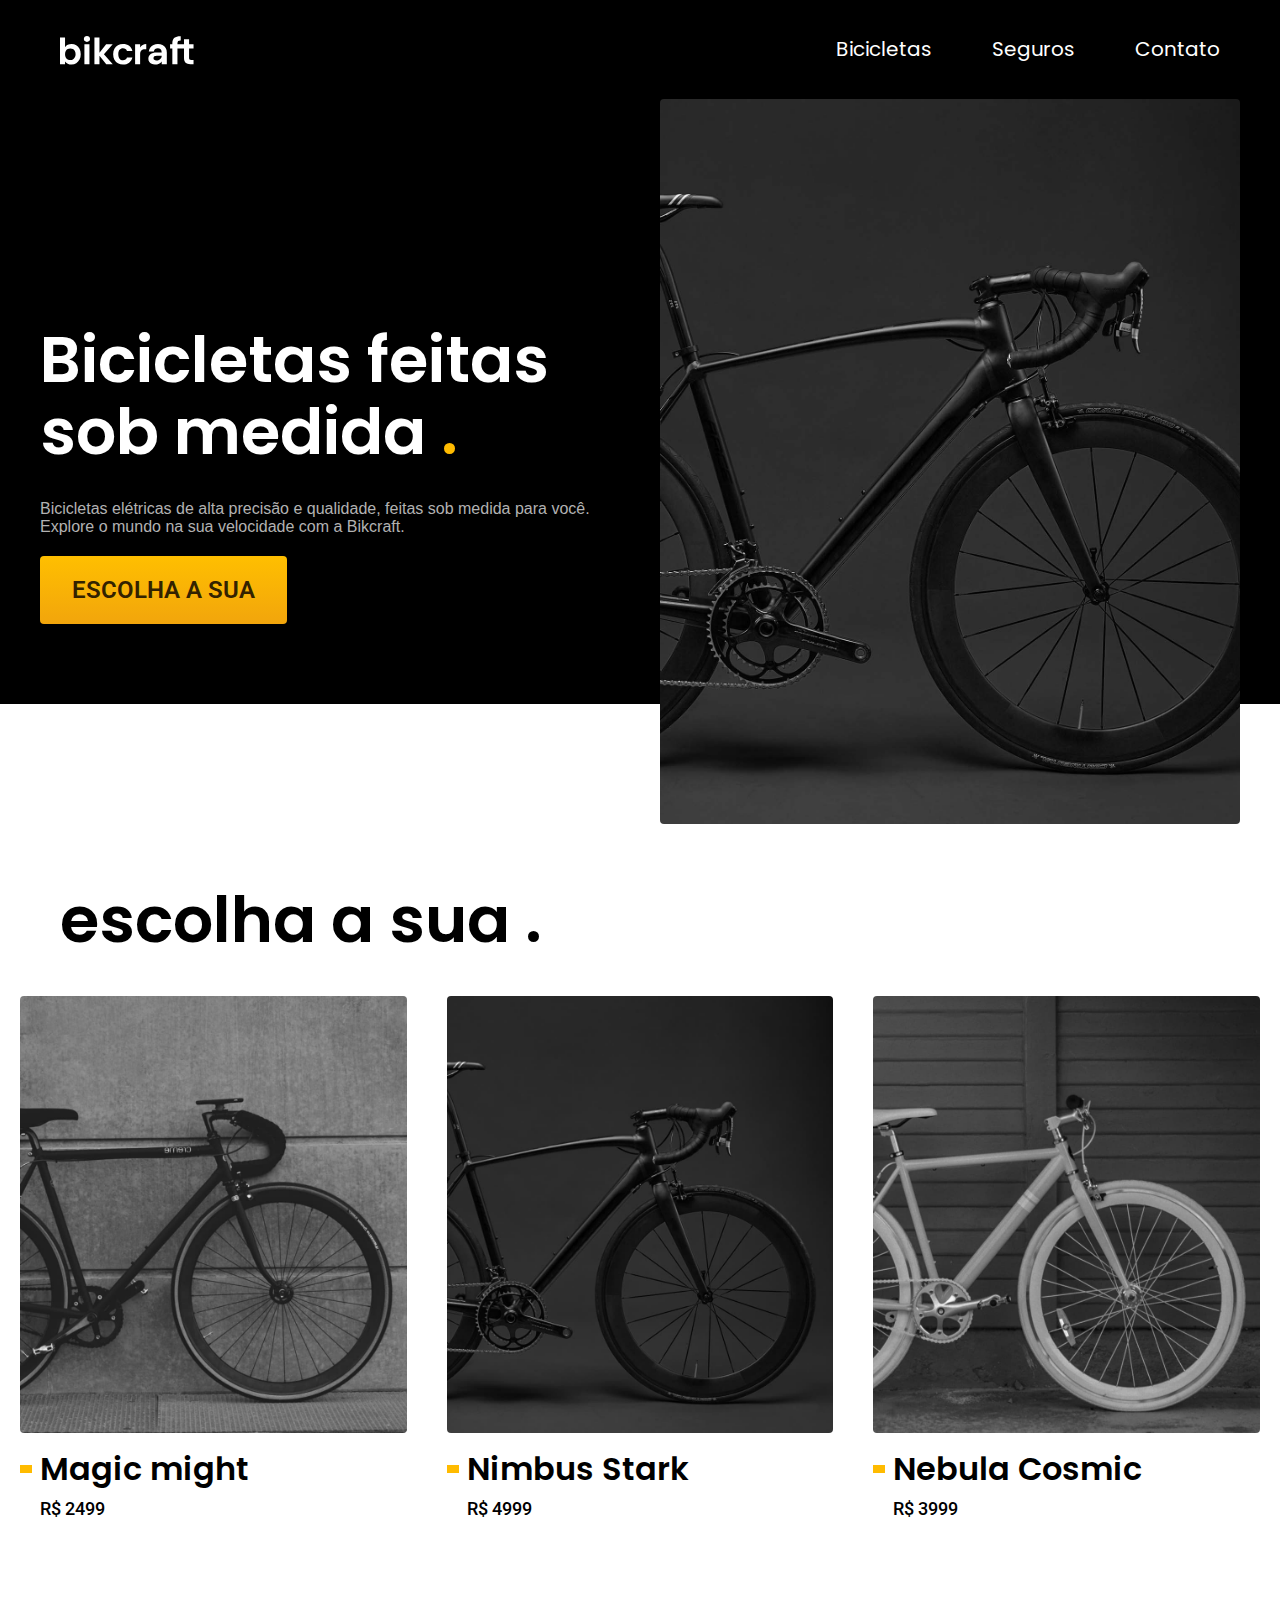
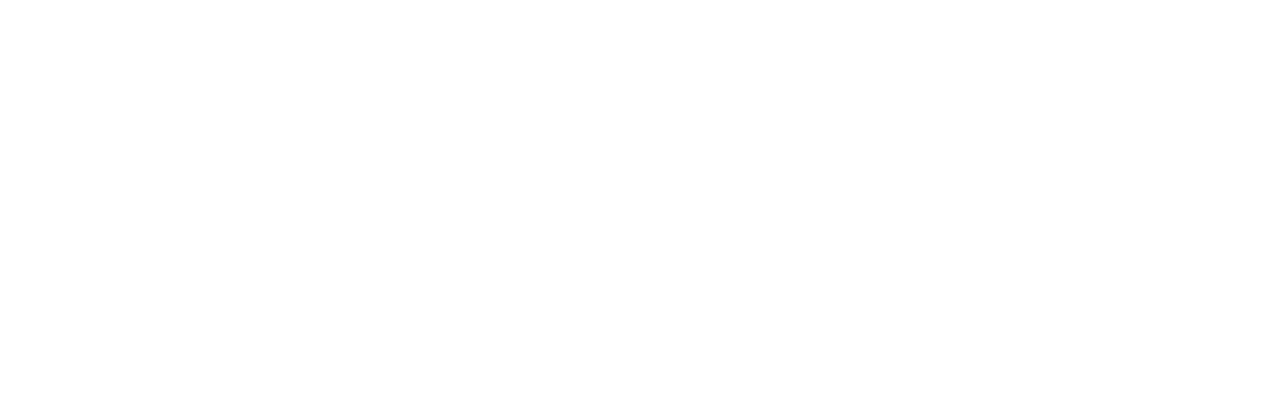
==== index.html @ c50b9e18 "interface bicicleta/pricipal" ====
<!DOCTYPE html>
<html lang="en">
<head>
    <meta charset="UTF-8">
    <meta name="viewport" 
    content="width=device-width, initial-scale=1.0">
    <meta name="description" content="Bicicletas elétricas de alta precisão e qualidade, feitas sob medida para você. Explore o mundo na sua velocidade com a Bikcraft.">
    <title>Bikcraft - Bicicletas Elétricas</title>

    <link rel="stylesheet" href="./CSS/style.css">

    <link rel="preconnect" href="https://fonts.googleapis.com">
    <link rel="preconnect" href="https://fonts.gstatic.com" crossorigin>
    <link href="https://fonts.googleapis.com/css2?family=Poppins:ital,wght@0,400;1,600&family=Roboto:wght@400;500&display=swap" rel="stylesheet">
</head>
<body>
    <header class="header-bg">
        <div class="header">
            <a href="./">
                <img src="img/bikcraft.svg" alt="">
            </a>
            
            <nav aria-label="primaria">
                <ul class="header-menu font-1-m cor-0">
                    <li><a href="./bicicletas.html">Bicicletas</a></li>
                    <li><a href="./seguros.html">Seguros</a></li>
                    <li><a href="./contato.html">Contato</a></li>
                </ul>
            </nav>
        </div>
    </header> 

    <main class="introducao-bg">
        <div class="introducao">
            <div class="introducao-conteudo">
                <h1 class="font-1-xxl cor-0">Bicicletas feitas sob medida <span>.</span></h1>
                <p class="tfont-2-l cor-5">Bicicletas elétricas de alta precisão e qualidade, feitas sob medida para você. Explore o mundo na sua velocidade com a Bikcraft.</p>
                <a class="botao" href="./bicicletas.html">ESCOLHA A SUA</a>
            </div>
            <div>
                <img src="img/fotos/introducao.jpg" alt="Bicileta-preta">
            </div>
        </div>
    </main>

    <article class="bicicletas-lista">
        <h2 class="font-1-xxl">escolha a sua <span class="cor-p1">.</span></h2>

        <ul>
            <li>
                <a href="./bicicletas/magic.html">
                    <img src="img/bicicletas/magic-home.jpg" alt="Bicileta-preta">
                    <h3 class="font-1-xl">Magic might</h3>
                    <span class="font-2-m">R$ 2499</span>
                </a>
            </li>
            <li>
                <a href="./bicicletas/nimbus.html">
                    <img src="img/bicicletas/nimbus-home.jpg" alt="Bicileta-preta">
                    <h3 class="font-1-xl">Nimbus Stark</h3>
                    <span class="font-2-m">R$ 4999</span>
                </a>
            </li>
            <li>
                <a href="./bicicletas/nebula.html">
                    <img src="img/bicicletas/nebula-home.jpg" alt="Bicileta-preta">
                    <h3 class="font-1-xl">Nebula Cosmic</h3>
                    <span class="font-2-m">R$ 3999</span>
                </a>
            </li>
        </ul>
    </article>

</body>
</html>
---- CSS/style.css ----
@import "./global/global.css";
@import "utilidades/tipografia.css";
@import "utilidades/cores.css";


@import "./global/header.css";

/* Utilidades */
@import "utilidades/componentes.css";


/* Home */
@import "home/introducao.css";

/* Bicicletas  */
@import "bicicletas/bicicletas-lista.css";
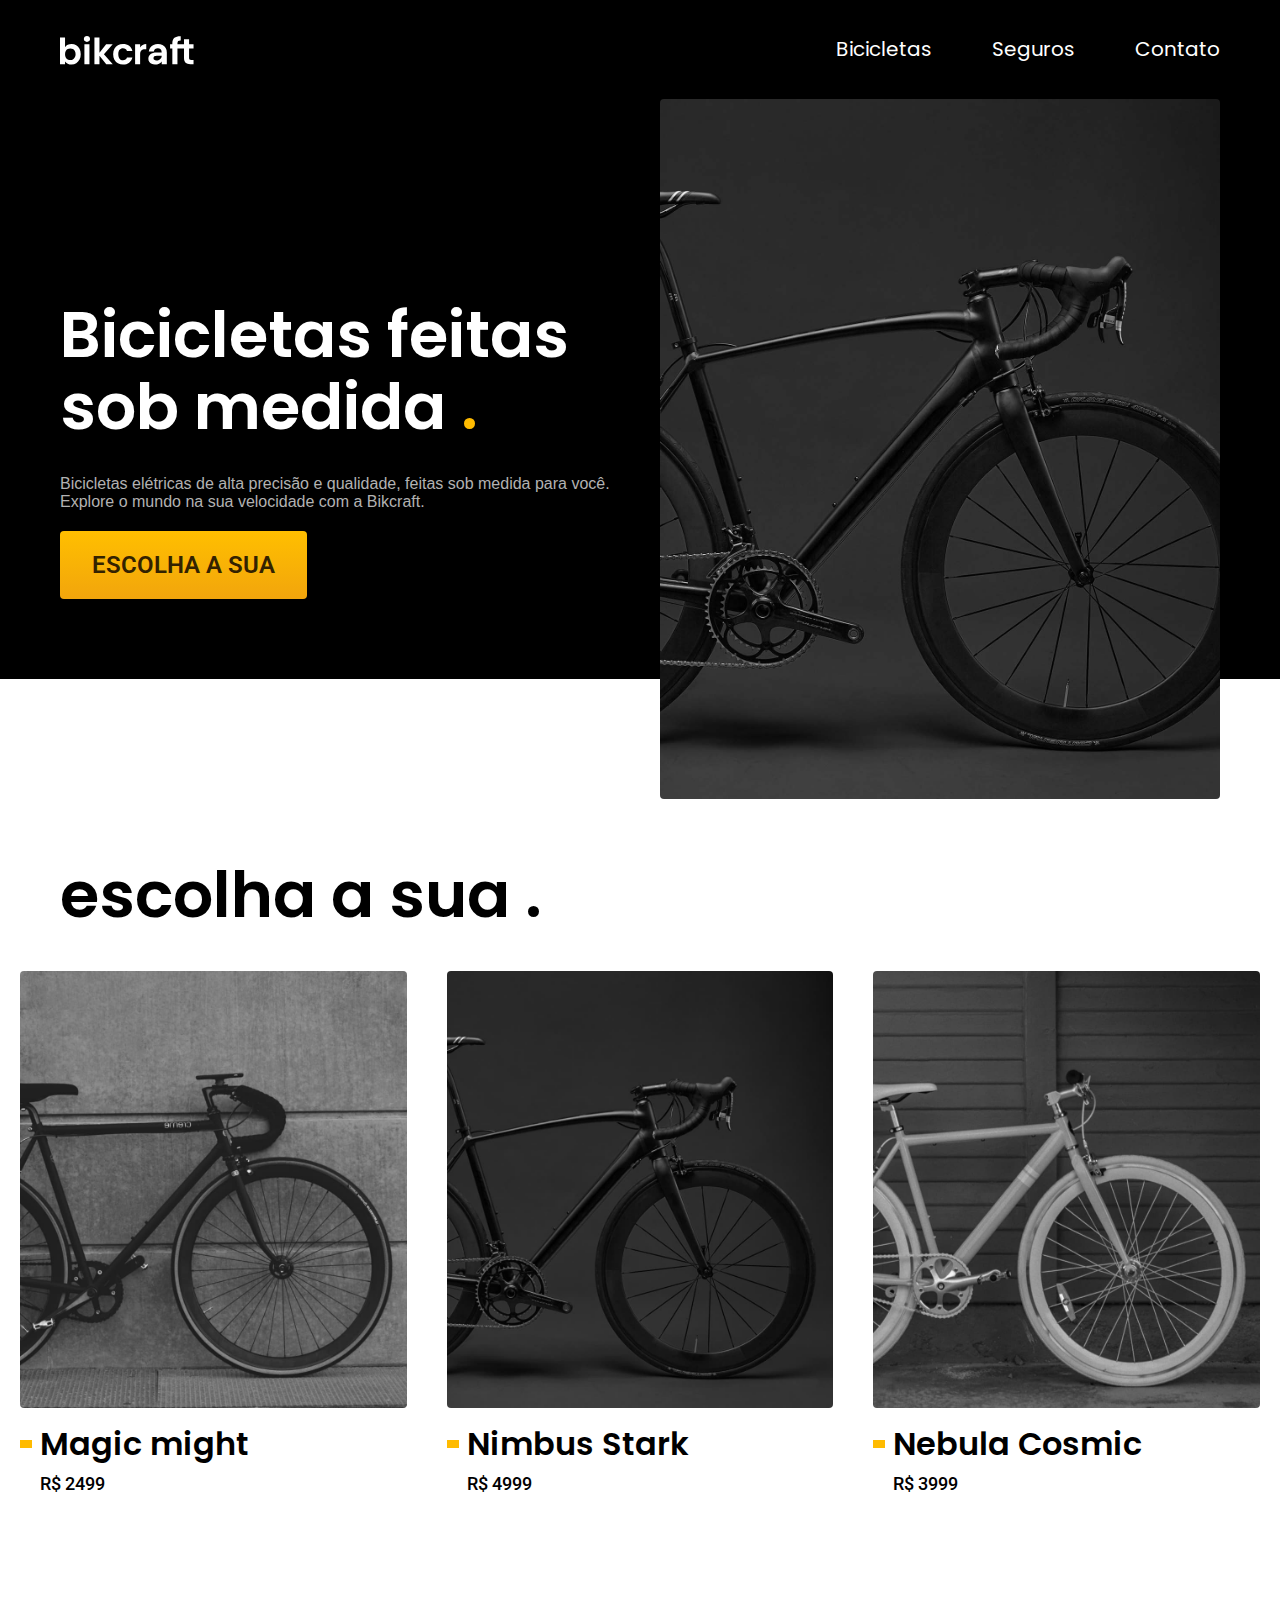
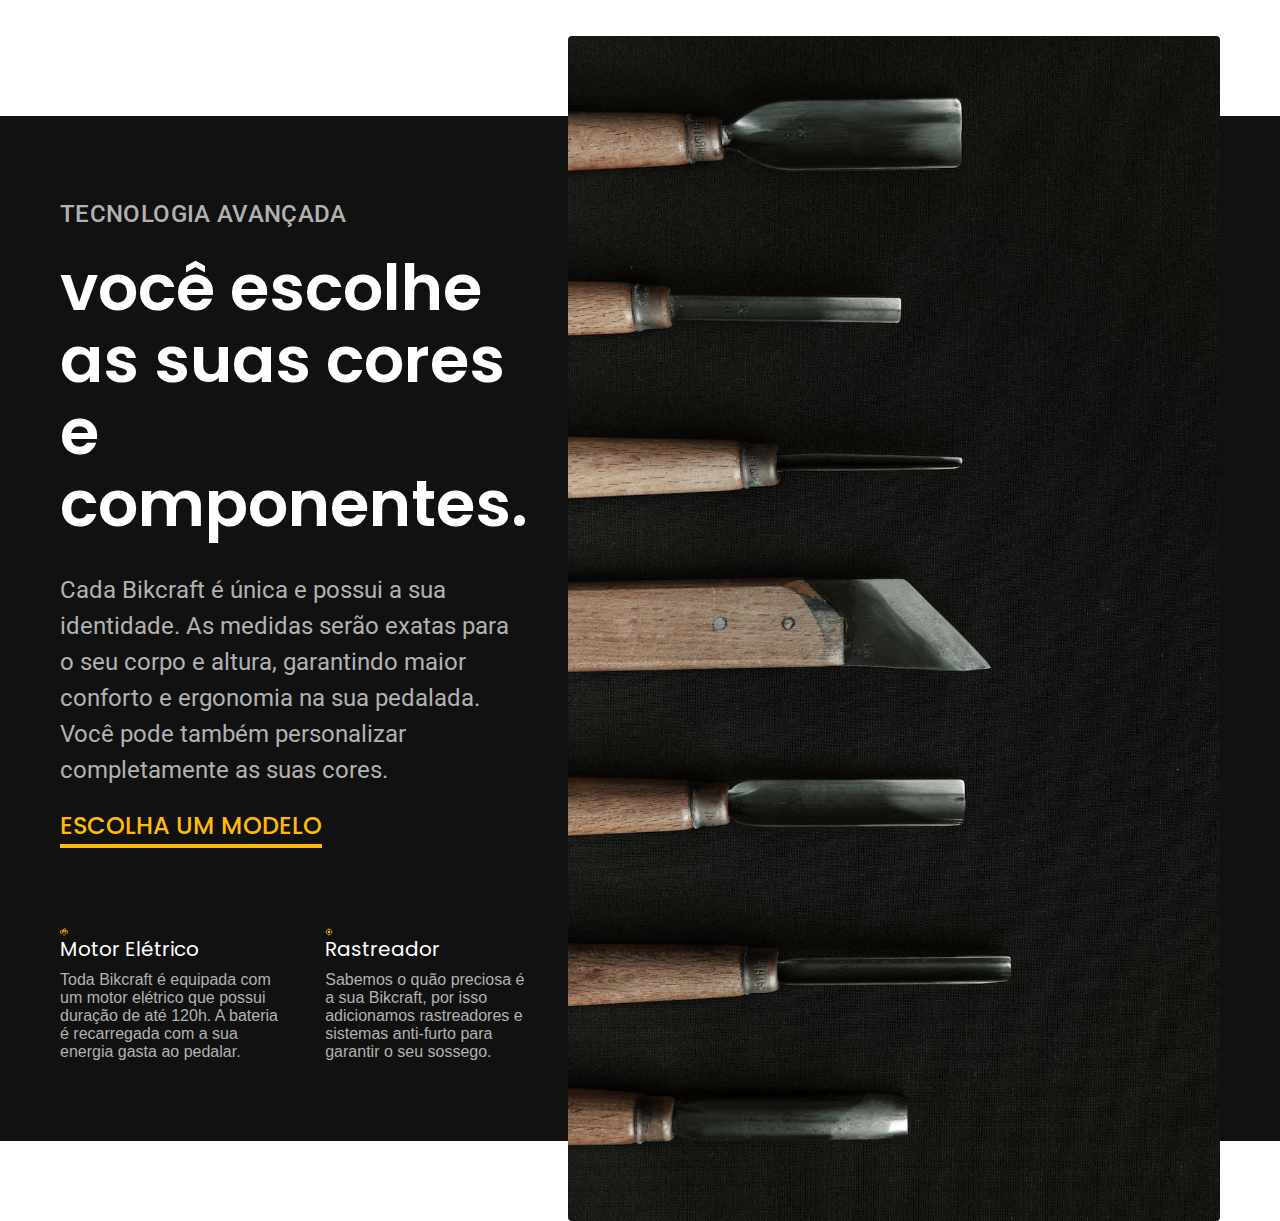
==== commit 9bca8aaa: "tecnologia" ====
--- a/index.html
+++ b/index.html
@@ -15,7 +15,7 @@
 </head>
 <body>
     <header class="header-bg">
-        <div class="header">
+        <div class="header container">
             <a href="./">
                 <img src="img/bikcraft.svg" alt="">
             </a>
@@ -31,7 +31,7 @@
     </header> 
 
     <main class="introducao-bg">
-        <div class="introducao">
+        <div class="introducao container" >
             <div class="introducao-conteudo">
                 <h1 class="font-1-xxl cor-0">Bicicletas feitas sob medida <span>.</span></h1>
                 <p class="tfont-2-l cor-5">Bicicletas elétricas de alta precisão e qualidade, feitas sob medida para você. Explore o mundo na sua velocidade com a Bikcraft.</p>
@@ -44,7 +44,7 @@
     </main>
 
     <article class="bicicletas-lista">
-        <h2 class="font-1-xxl">escolha a sua <span class="cor-p1">.</span></h2>
+        <h2 class="container font-1-xxl">escolha a sua <span class="cor-p1">.</span></h2>
 
         <ul>
             <li>
@@ -71,5 +71,31 @@
         </ul>
     </article>
 
+    <article class="tecnologia-bg">
+        <div class="tecnologia container">
+            <div class="tecnologia-conteudo">
+                <span class="font-2-l-b cor-5">Tecnologia Avançada</span>
+                <h2 class="font-1-xxl cor-0">você escolhe as suas cores e componentes<span class="cor-p1">.</span></h2>
+                <p class="font-2-l cor-5">Cada Bikcraft é única e possui a sua identidade. As medidas serão exatas para o seu corpo e altura, garantindo maior conforto e ergonomia na sua pedalada. Você pode também personalizar completamente as suas cores.</p>
+                <a href="./bicicletas.html" class=" link">Escolha um modelo</a>
+                <div class="tecnologia-vantagens">
+                    <div>
+                        <img src="./img/icones/eletrica.svg" alt="">
+                        <h3 class="font-1-m cor-0">Motor Elétrico</h3>
+                        <p class="font-2-s cor-5">Toda Bikcraft é equipada com um motor elétrico que possui duração de até 120h. A bateria é recarregada com a sua energia gasta ao pedalar.</p>
+                    </div>
+                    <div>
+                        <img src="./img/icones/rastreador.svg" alt="">
+                        <h3 class="font-1-m cor-0">Rastreador</h3>
+                        <p class="font-2-s cor-5">Sabemos o quão preciosa é a sua Bikcraft, por isso adicionamos rastreadores e sistemas anti-furto para garantir o seu sossego.</p>
+                </div>
+                </div>
+            </div>
+            <div class="tecnologia-imagem">
+                <img src="./img/fotos/tecnologia.jpg" alt="">
+            </div>
+        </div>
+        </div>
+    </article>
 </body>
 </html>--- a/CSS/style.css
+++ b/CSS/style.css
@@ -11,6 +11,8 @@
 
 /* Home */
 @import "home/introducao.css";
+@import "home/tecnologia.css";
+
 
 /* Bicicletas  */
 @import "bicicletas/bicicletas-lista.css";
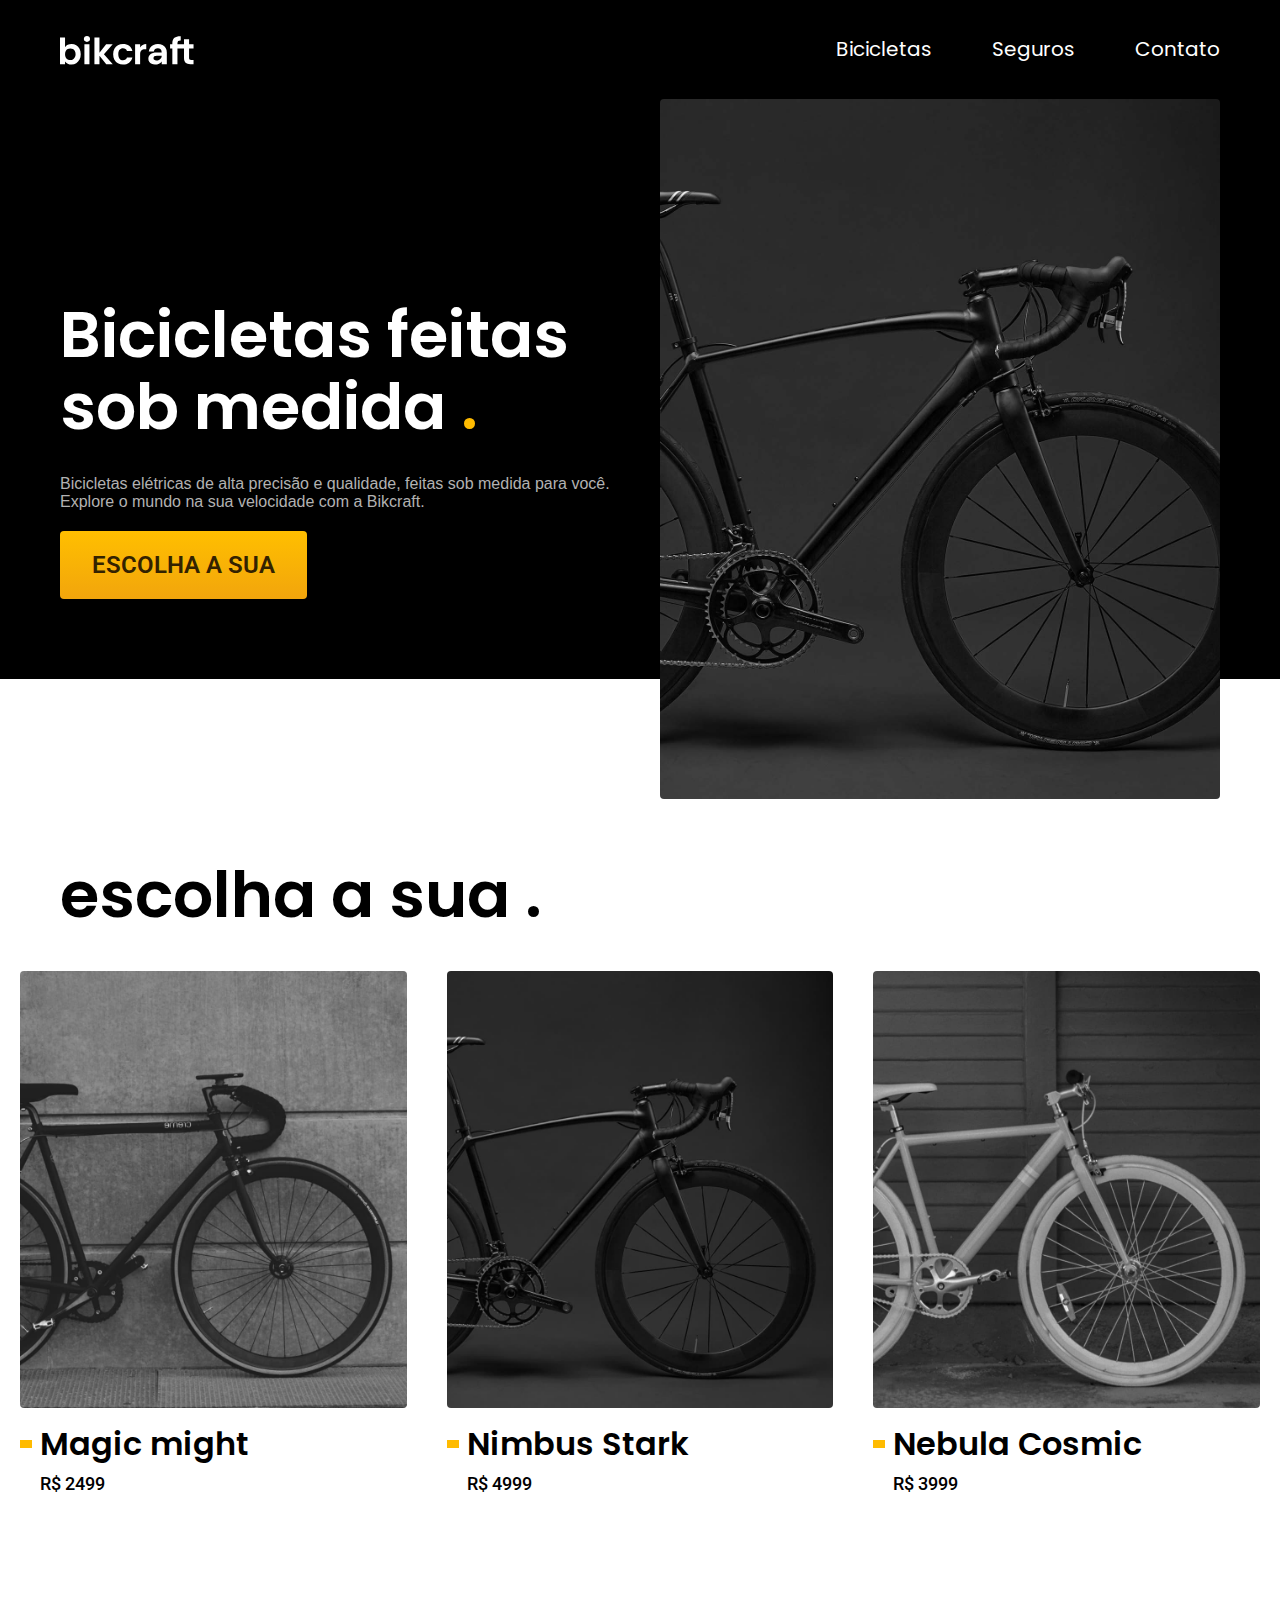
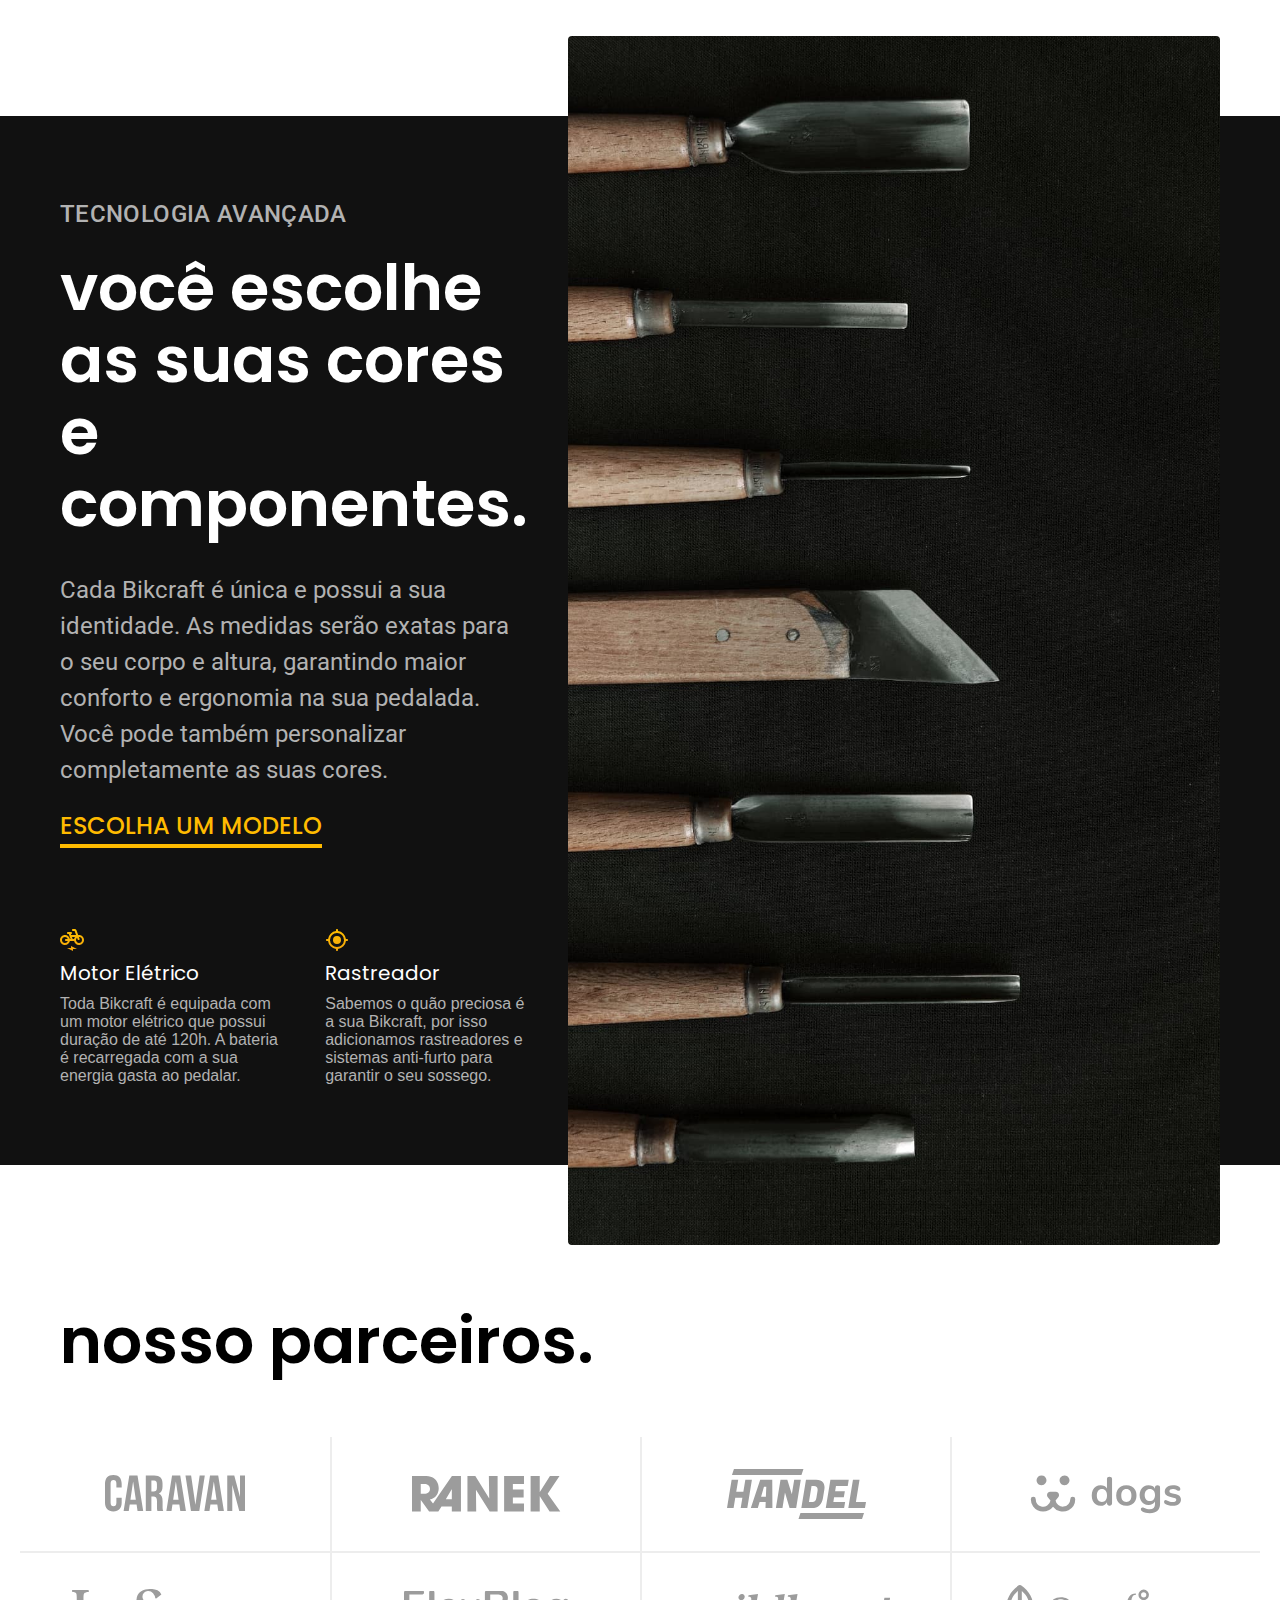
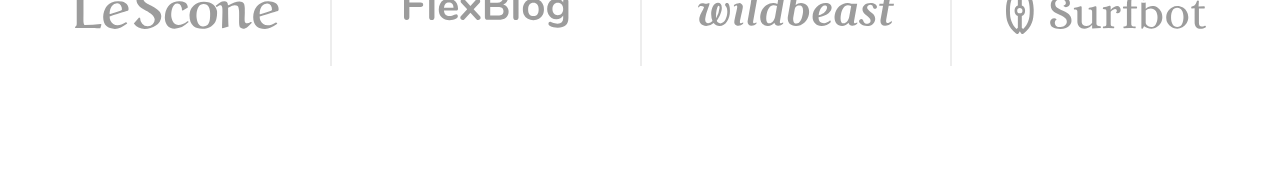
==== commit ab8f9481: "parceiros" ====
--- a/index.html
+++ b/index.html
@@ -73,29 +73,45 @@
 
     <article class="tecnologia-bg">
         <div class="tecnologia container">
-            <div class="tecnologia-conteudo">
-                <span class="font-2-l-b cor-5">Tecnologia Avançada</span>
-                <h2 class="font-1-xxl cor-0">você escolhe as suas cores e componentes<span class="cor-p1">.</span></h2>
-                <p class="font-2-l cor-5">Cada Bikcraft é única e possui a sua identidade. As medidas serão exatas para o seu corpo e altura, garantindo maior conforto e ergonomia na sua pedalada. Você pode também personalizar completamente as suas cores.</p>
-                <a href="./bicicletas.html" class=" link">Escolha um modelo</a>
-                <div class="tecnologia-vantagens">
-                    <div>
-                        <img src="./img/icones/eletrica.svg" alt="">
-                        <h3 class="font-1-m cor-0">Motor Elétrico</h3>
-                        <p class="font-2-s cor-5">Toda Bikcraft é equipada com um motor elétrico que possui duração de até 120h. A bateria é recarregada com a sua energia gasta ao pedalar.</p>
-                    </div>
-                    <div>
-                        <img src="./img/icones/rastreador.svg" alt="">
-                        <h3 class="font-1-m cor-0">Rastreador</h3>
-                        <p class="font-2-s cor-5">Sabemos o quão preciosa é a sua Bikcraft, por isso adicionamos rastreadores e sistemas anti-furto para garantir o seu sossego.</p>
-                </div>
-                </div>
+          <div class="tecnologia-conteudo">
+            <span class="font-2-l-b cor-5">Tecnologia Avançada</span>
+            <h2 class="font-1-xxl cor-0">você escolhe as suas cores e componentes<span class="cor-p1">.</span></h2>
+            <p class="font-2-l cor-5">Cada Bikcraft é única e possui a sua identidade. As medidas serão exatas para o seu corpo e altura, garantindo maior conforto e ergonomia na sua pedalada. Você pode também personalizar completamente as suas cores.</p>
+            <a class="link" href="./bicicletas.html">Escolha um modelo</a>
+            <div class="tecnologia-vantagens">
+              <div>
+                <img src="./img/icones/eletrica.svg"  alt="">
+                <h3 class="font-1-m cor-0">Motor Elétrico</h3>
+                <p class="font-2-s cor-5">Toda Bikcraft é equipada com um motor elétrico que possui duração de até 120h. A bateria é recarregada com a sua energia gasta ao pedalar.</p>
+              </div>
+              <div>
+                <img src="./img/icones/rastreador.svg" alt="">
+                <h3 class="font-1-m cor-0">Rastreador</h3>
+                <p class="font-2-s cor-5">Sabemos o quão preciosa é a sua Bikcraft, por isso adicionamos rastreadores e sistemas anti-furto para garantir o seu sossego.</p>
+              </div>
             </div>
-            <div class="tecnologia-imagem">
-                <img src="./img/fotos/tecnologia.jpg" alt="">
-            </div>
+          </div>
+          <div class="tecnologia-imagem">
+            <img src="./img/fotos/tecnologia.jpg" width="1200" height="1920" alt="">
+          </div>
         </div>
-        </div>
-    </article>
+      </article>
+
+      <section class="parceiros" aria-label="Nossos Parceiros">
+        <h2 class="container font-1-xxl">nosso parceiros<span class="cor-p1">.</span></h2>
+
+        <ul>
+            <li><img src="./img/parceiros/caravan.svg" alt="caravan"></li>
+            <li><img src="./img/parceiros/ranek.svg" alt="caravan"></li>
+            <li><img src="./img/parceiros/handel.svg" alt="caravan"></li>
+            <li><img src="./img/parceiros/dogs.svg" alt="caravan"></li>
+            <li><img src="./img/parceiros/lescone.svg" alt="caravan"></li>
+            <li><img src="./img/parceiros/flexblog.svg" alt="caravan"></li>
+            <li><img src="./img/parceiros/wildbeast.svg" alt="caravan"></li>
+            <li><img src="./img/parceiros/surfbot.svg" alt="caravan"></li>
+    
+
+        </ul>
+      </section>
 </body>
 </html>--- a/CSS/style.css
+++ b/CSS/style.css
@@ -12,6 +12,8 @@
 /* Home */
 @import "home/introducao.css";
 @import "home/tecnologia.css";
+@import "home/parceiros.css";
+
 
 
 /* Bicicletas  */
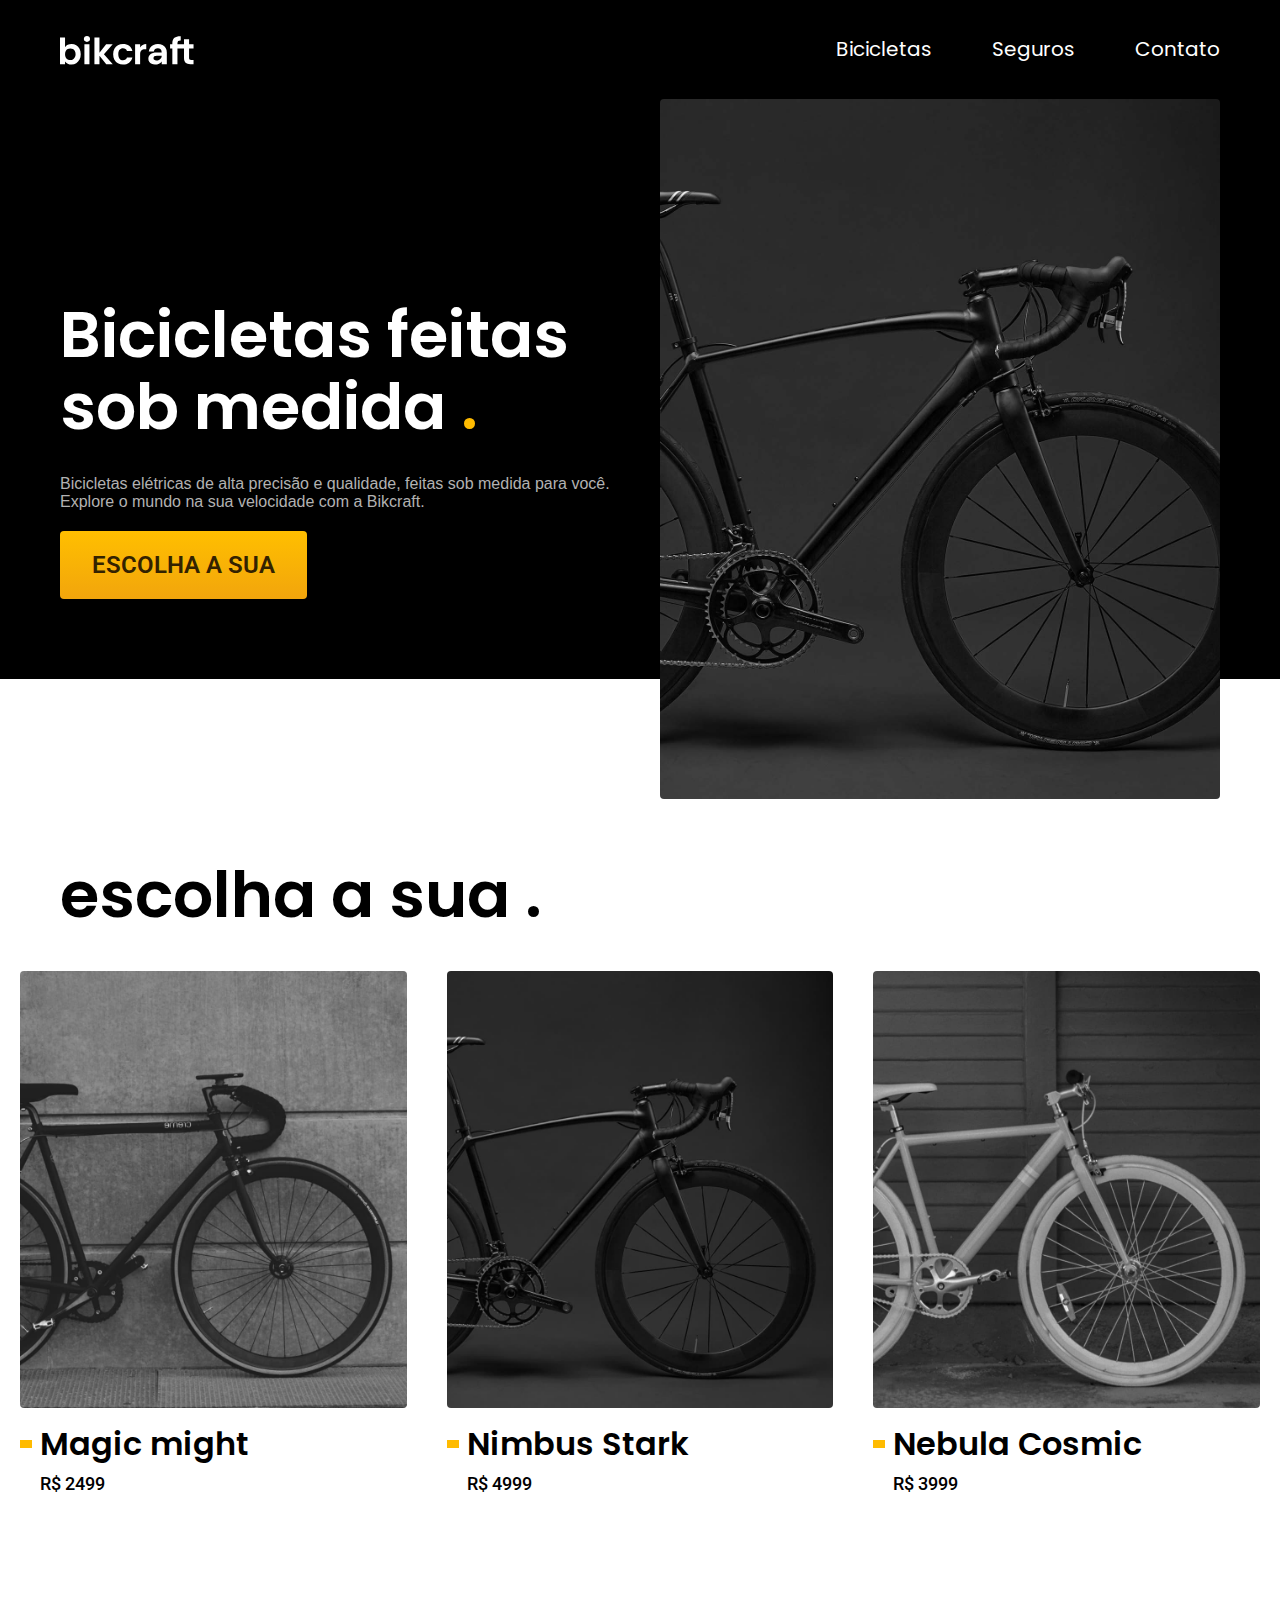
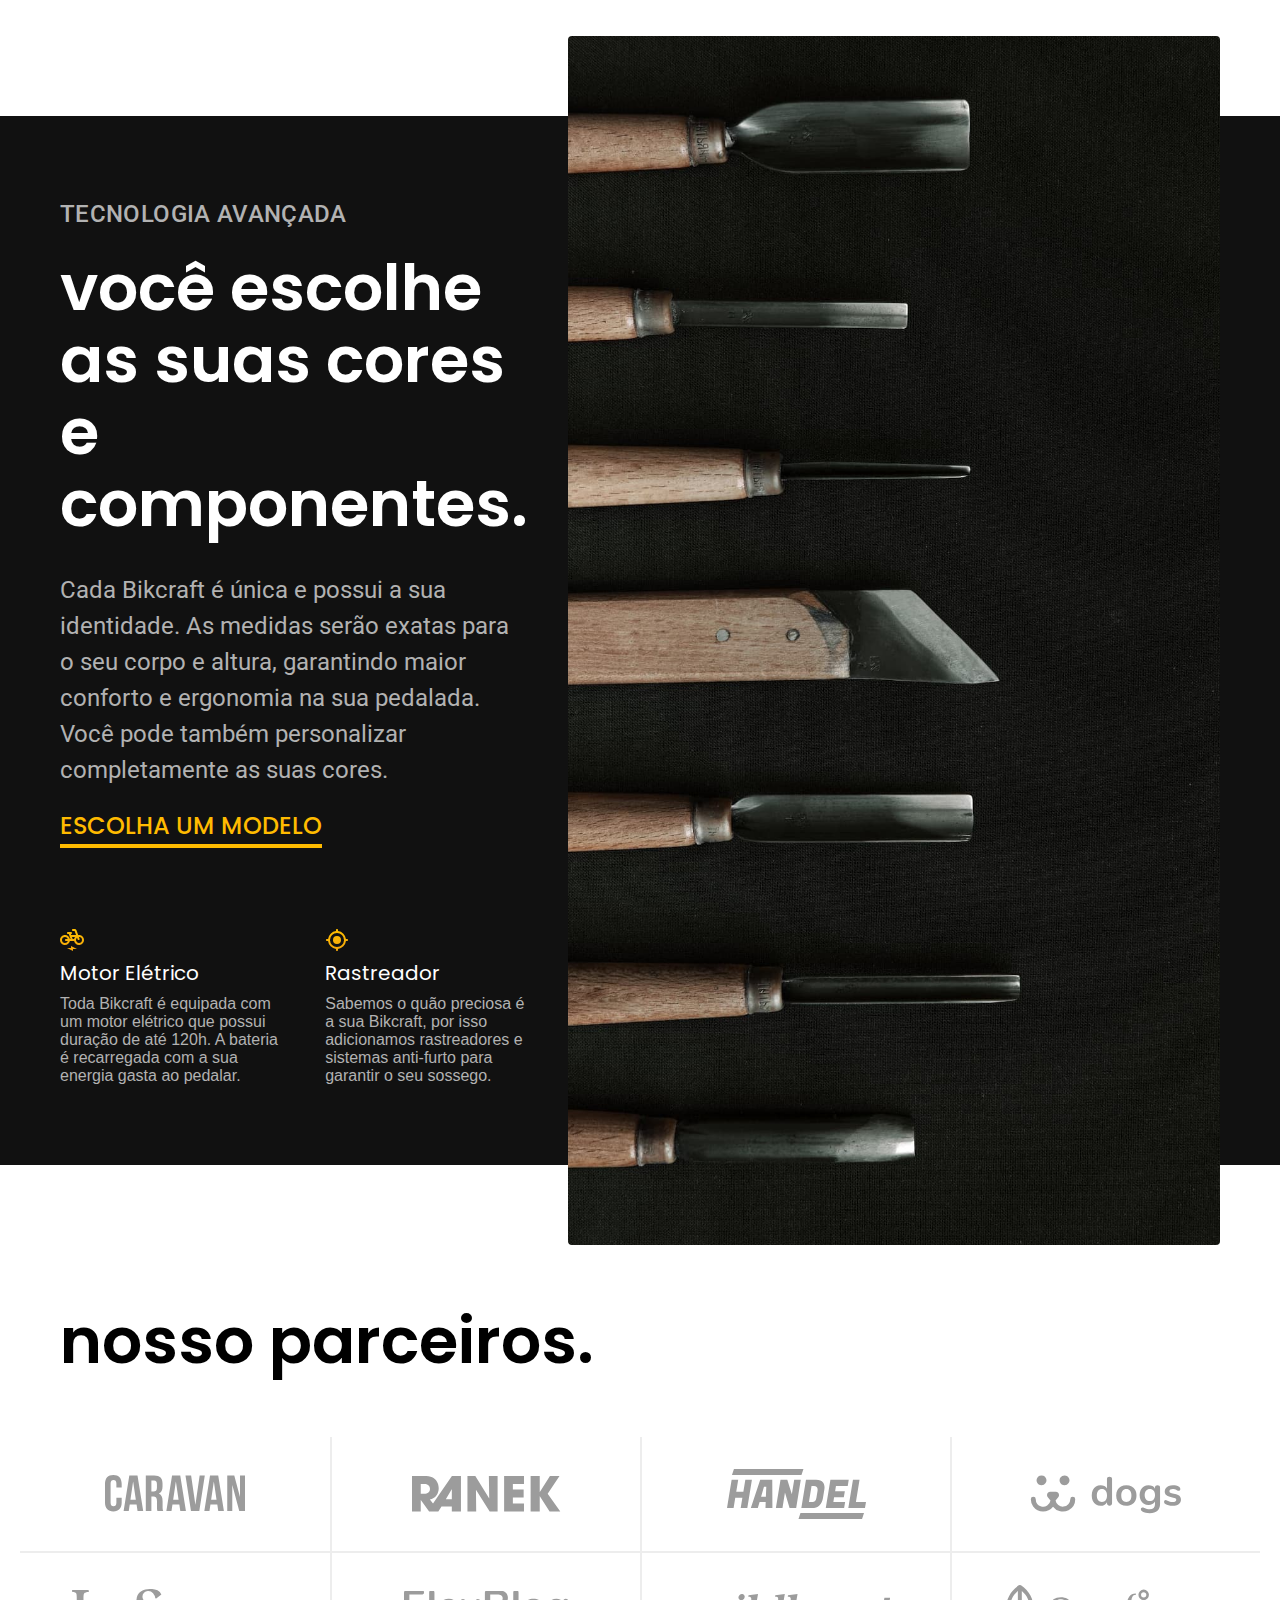
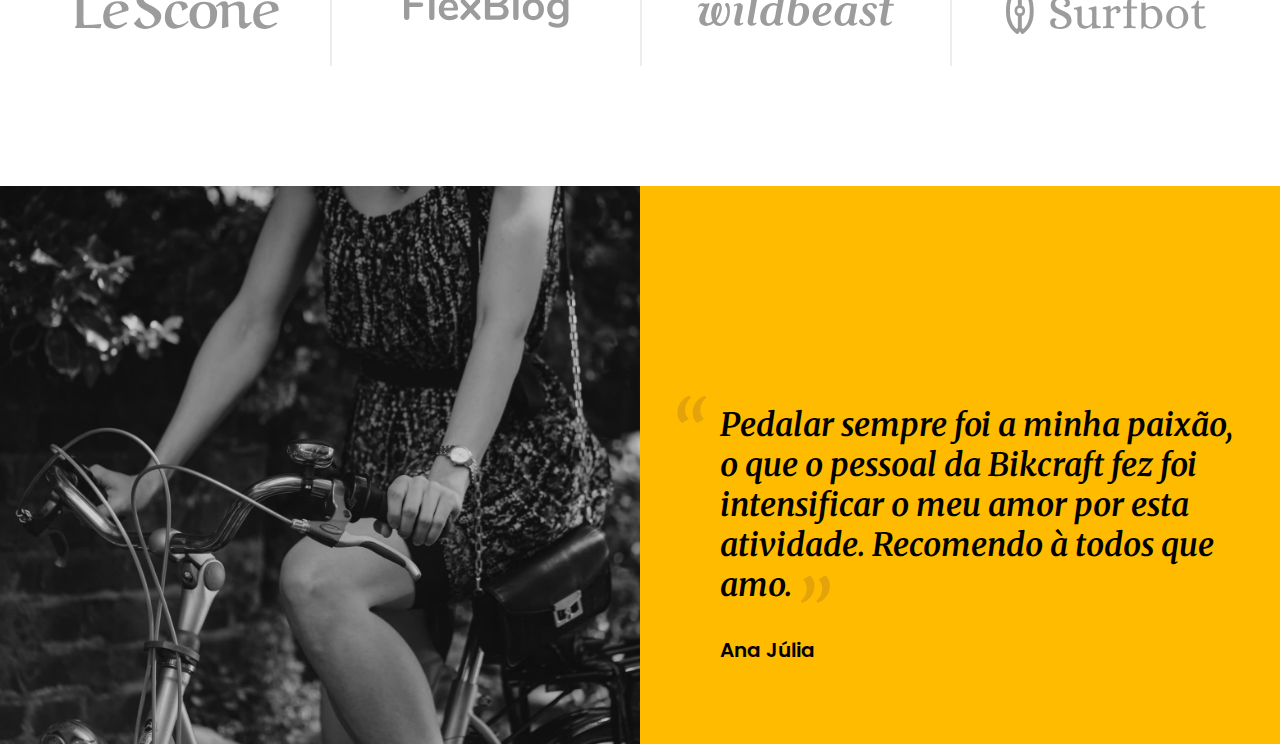
==== commit dca9fdd1: "depoimento" ====
--- a/index.html
+++ b/index.html
@@ -11,7 +11,7 @@
 
     <link rel="preconnect" href="https://fonts.googleapis.com">
     <link rel="preconnect" href="https://fonts.gstatic.com" crossorigin>
-    <link href="https://fonts.googleapis.com/css2?family=Poppins:ital,wght@0,400;1,600&family=Roboto:wght@400;500&display=swap" rel="stylesheet">
+    <link href="https://fonts.googleapis.com/css2?family=Merriweather:ital,wght@1,900&family=Poppins:wght@400;600&family=Roboto:wght@400;500&display=swap" rel="stylesheet">
 </head>
 <body>
     <header class="header-bg">
@@ -109,9 +109,19 @@
             <li><img src="./img/parceiros/flexblog.svg" alt="caravan"></li>
             <li><img src="./img/parceiros/wildbeast.svg" alt="caravan"></li>
             <li><img src="./img/parceiros/surfbot.svg" alt="caravan"></li>
-    
+        </ul>
+      </section>
 
-        </ul>
+      <section class="depoimento" aria-label="Depoimento">
+        <div>
+            <img src="./img/fotos/depoimento.jpg" alt="pessoa pedalando">
+        </div>
+        <div class="depoimento-conteudo">
+            <blockquote class="font-1-xl cor-p5">
+                <p>Pedalar sempre foi a minha paixão, o que o pessoal da Bikcraft fez foi intensificar o meu amor por esta atividade. Recomendo à todos que amo.</p>
+            </blockquote>
+            <span class="font-1-m-b cor-p4">Ana Júlia</span>
+        </div>
       </section>
 </body>
 </html>--- a/CSS/style.css
+++ b/CSS/style.css
@@ -13,7 +13,7 @@
 @import "home/introducao.css";
 @import "home/tecnologia.css";
 @import "home/parceiros.css";
-
+@import "home/depoimento.css";
 
 
 /* Bicicletas  */
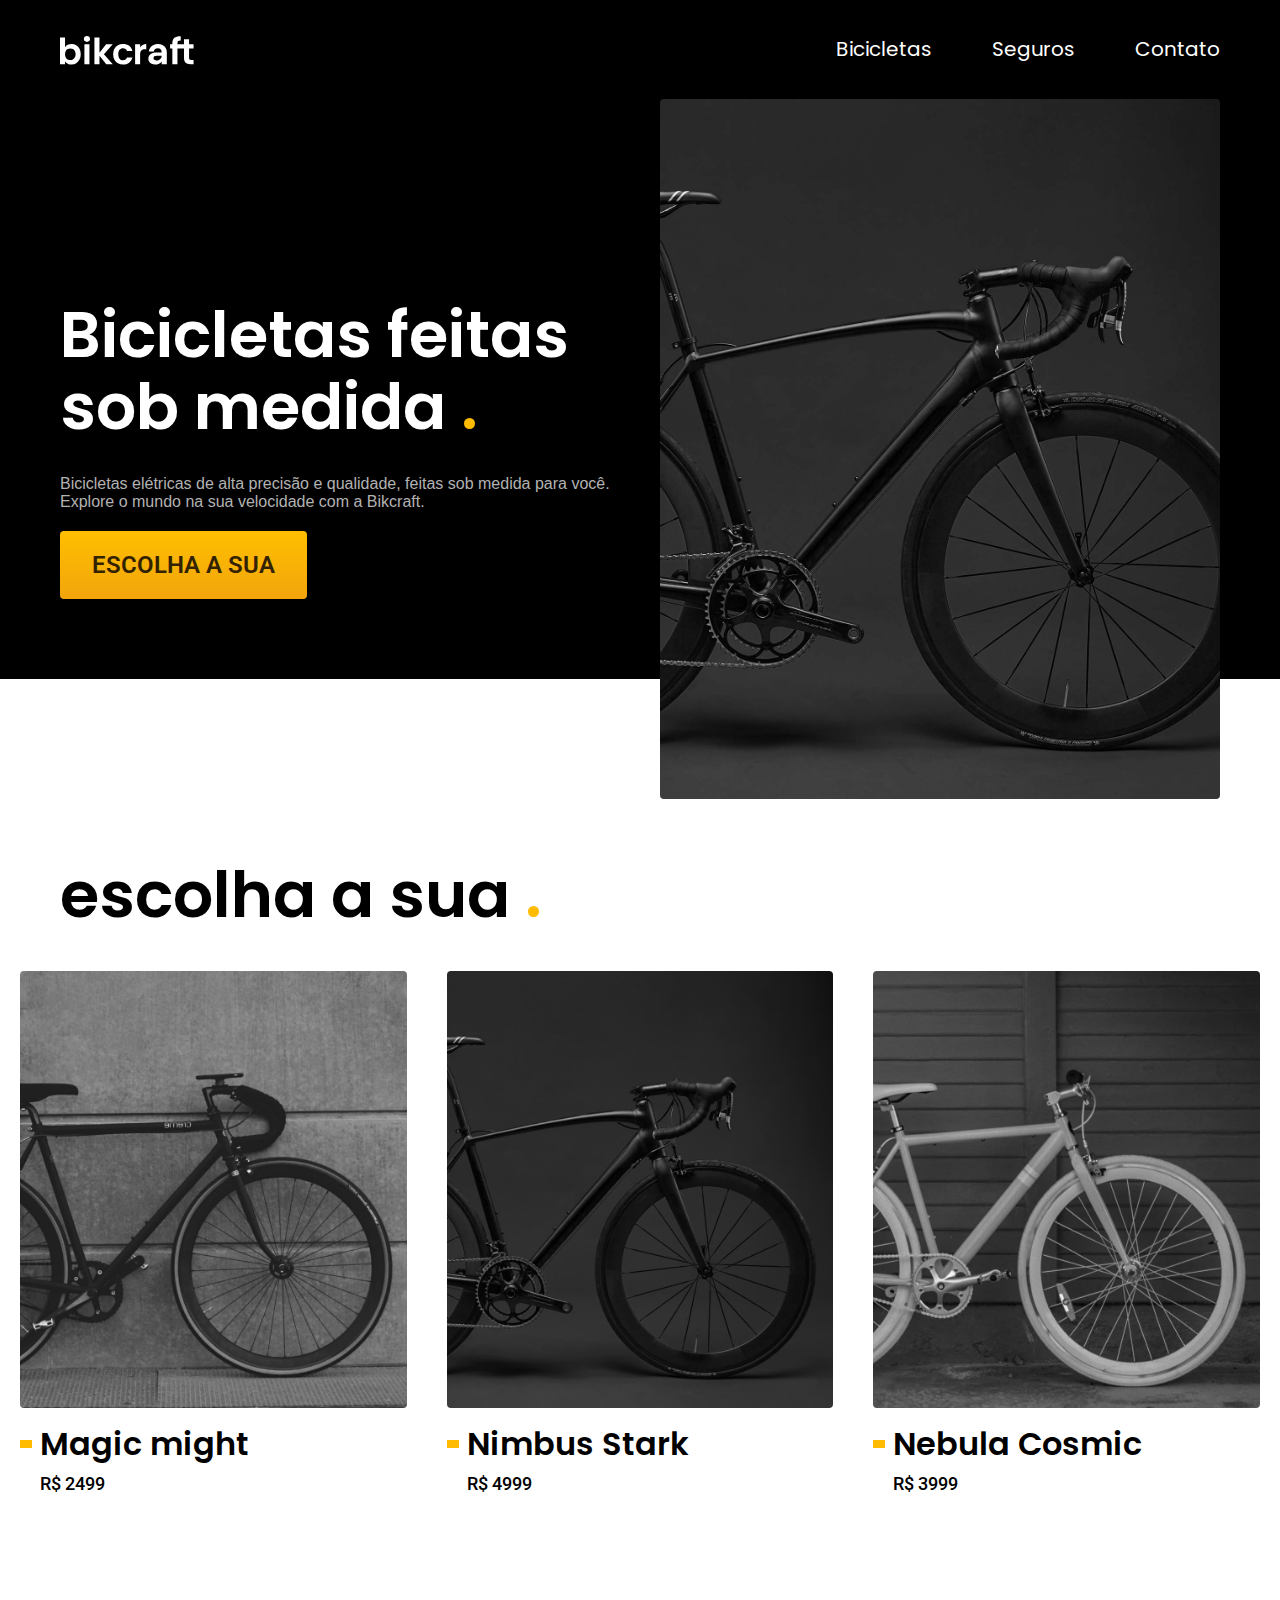
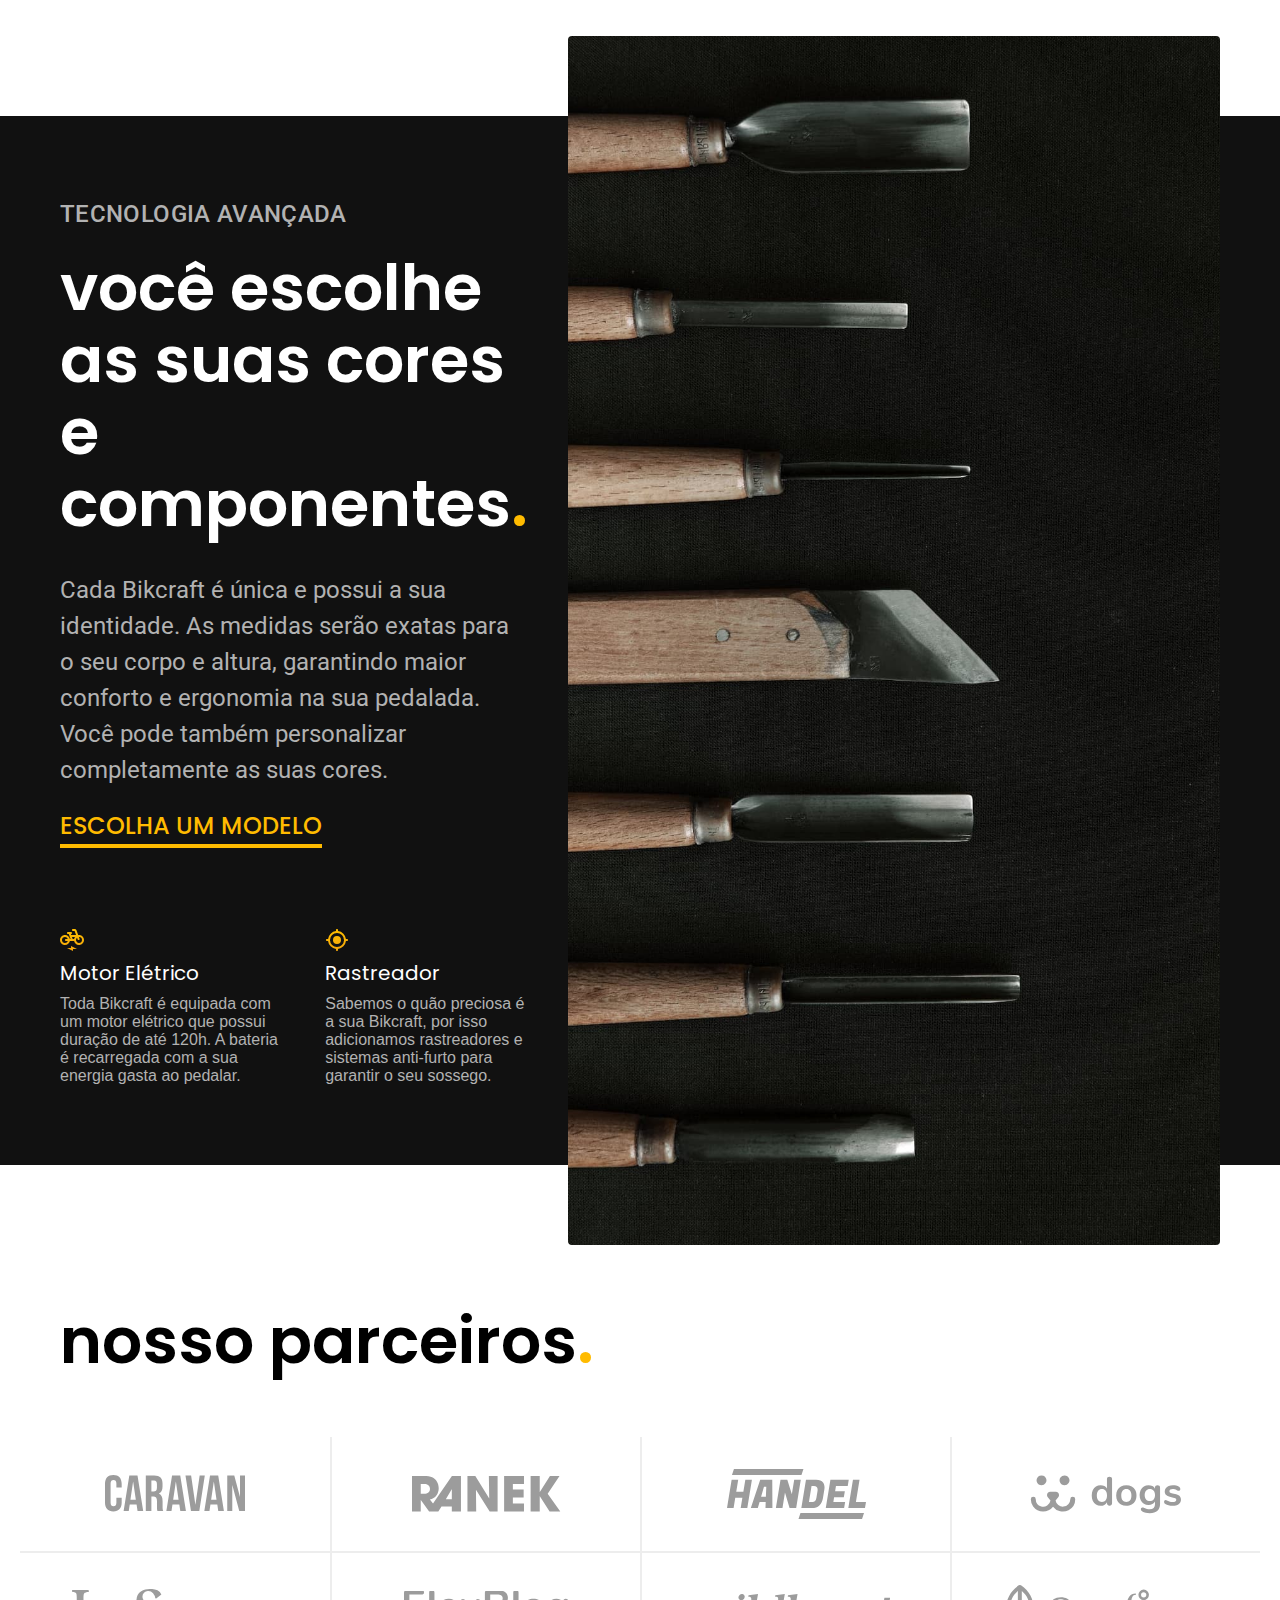
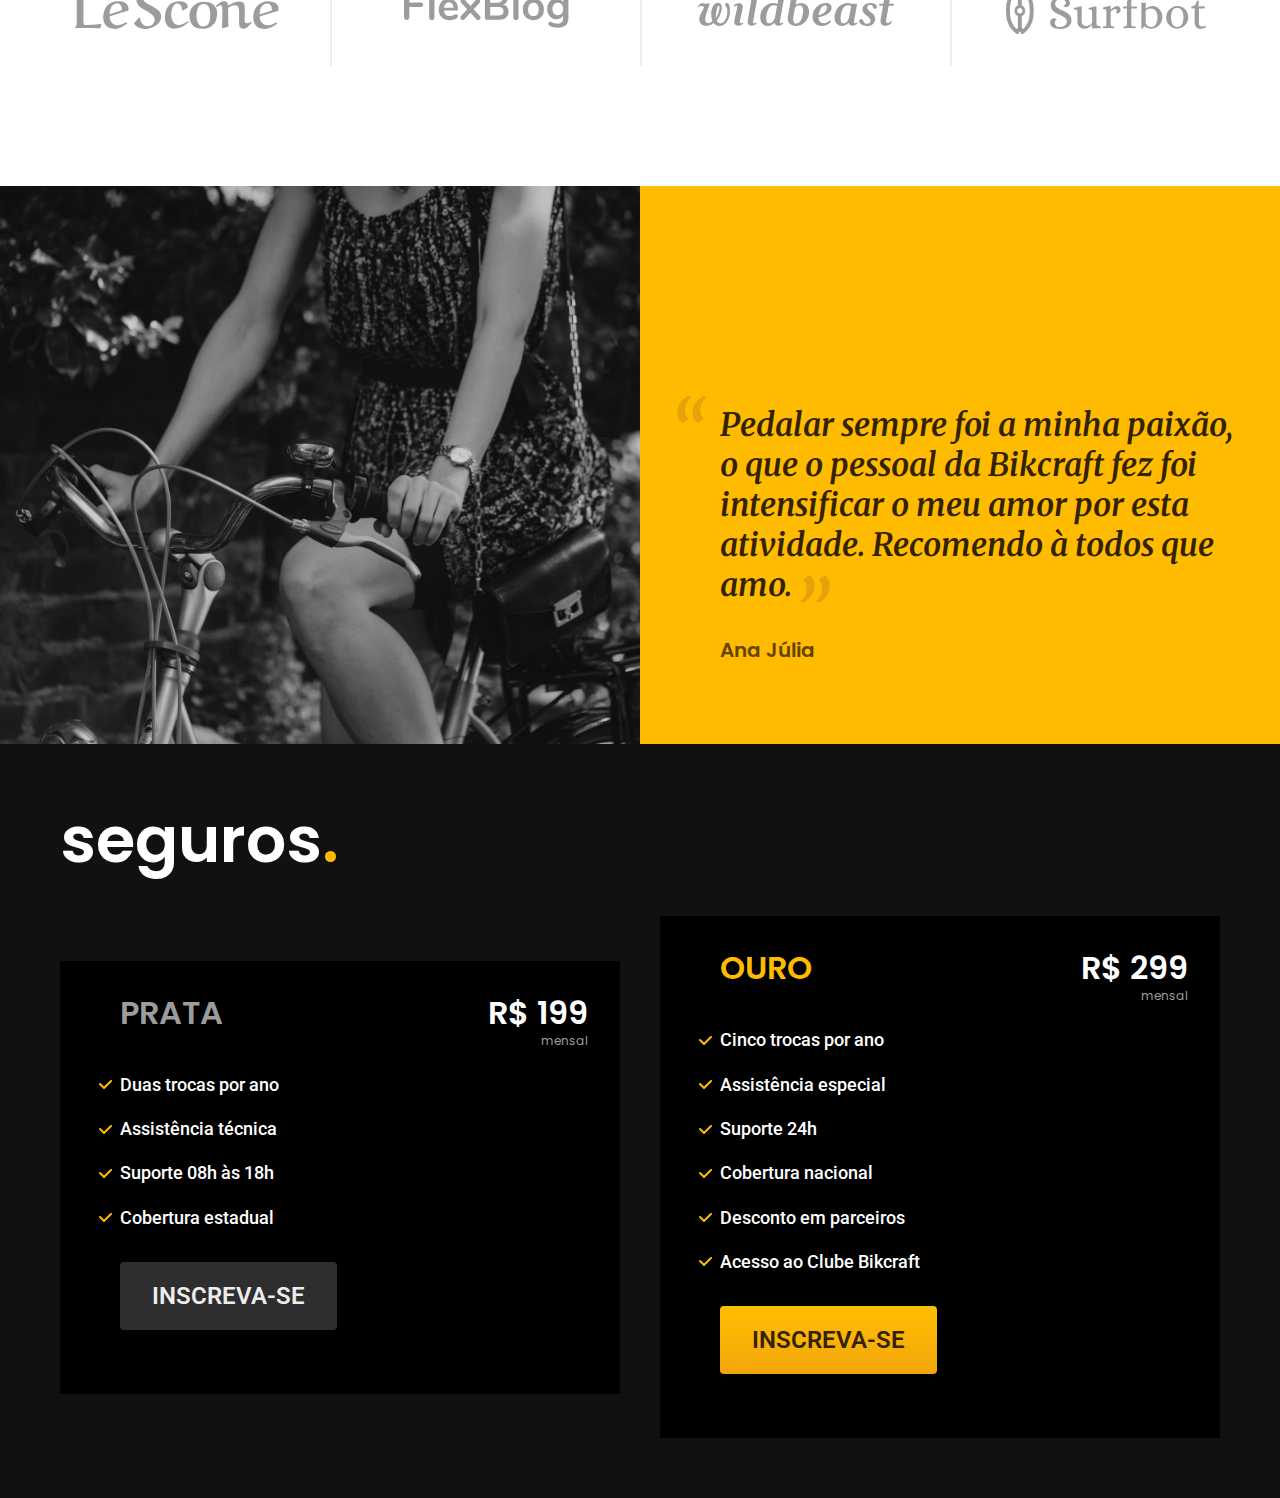
==== commit f9838cca: "seguros-home" ====
--- a/index.html
+++ b/index.html
@@ -123,5 +123,36 @@
             <span class="font-1-m-b cor-p4">Ana Júlia</span>
         </div>
       </section>
+
+      <article class="seguros-bg">
+        <div class="seguros container">
+            <h2 class="font-1-xxl cor-0">seguros<span class="cor-p1">.</span></h2>
+            <div class="seguros-itens">
+                <h3 class="font-1-xl cor-6">PRATA</h3>
+                <span class="font-1-xl cor-0">R$ 199 <span class="font-1-xs cor-6">mensal</span></span>
+                <ul class="font-2-m cor-0">
+                    <li>Duas trocas por ano</li>
+                    <li>Assistência técnica</li>
+                    <li>Suporte 08h às 18h</li>
+                    <li>Cobertura estadual</li>
+                </ul>
+                <a class="botao secundario" href="./orcamento.html">Inscreva-se</a>
+            </div>
+
+            <div class="seguros-itens">
+                <h3 class="font-1-xl cor-p1">OURO</h3>
+                <span class="font-1-xl cor-0">R$ 299 <span class="font-1-xs cor-6">mensal</span></span>
+                <ul class="font-2-m cor-0">
+                    <li>Cinco trocas por ano</li>
+                    <li>Assistência especial</li>
+                    <li>Suporte 24h</li>
+                    <li>Cobertura nacional</li>
+                    <li>Desconto em parceiros</li>
+                    <li>Acesso ao Clube Bikcraft</li>
+                </ul>
+                <a class="botao" href="./orcamento.html">Inscreva-se</a>
+            </div>
+        </div>
+      </article>
 </body>
 </html>--- a/CSS/style.css
+++ b/CSS/style.css
@@ -18,3 +18,6 @@
 
 /* Bicicletas  */
 @import "bicicletas/bicicletas-lista.css";
+
+/* seguros */
+@import "seguros/seguros.css";
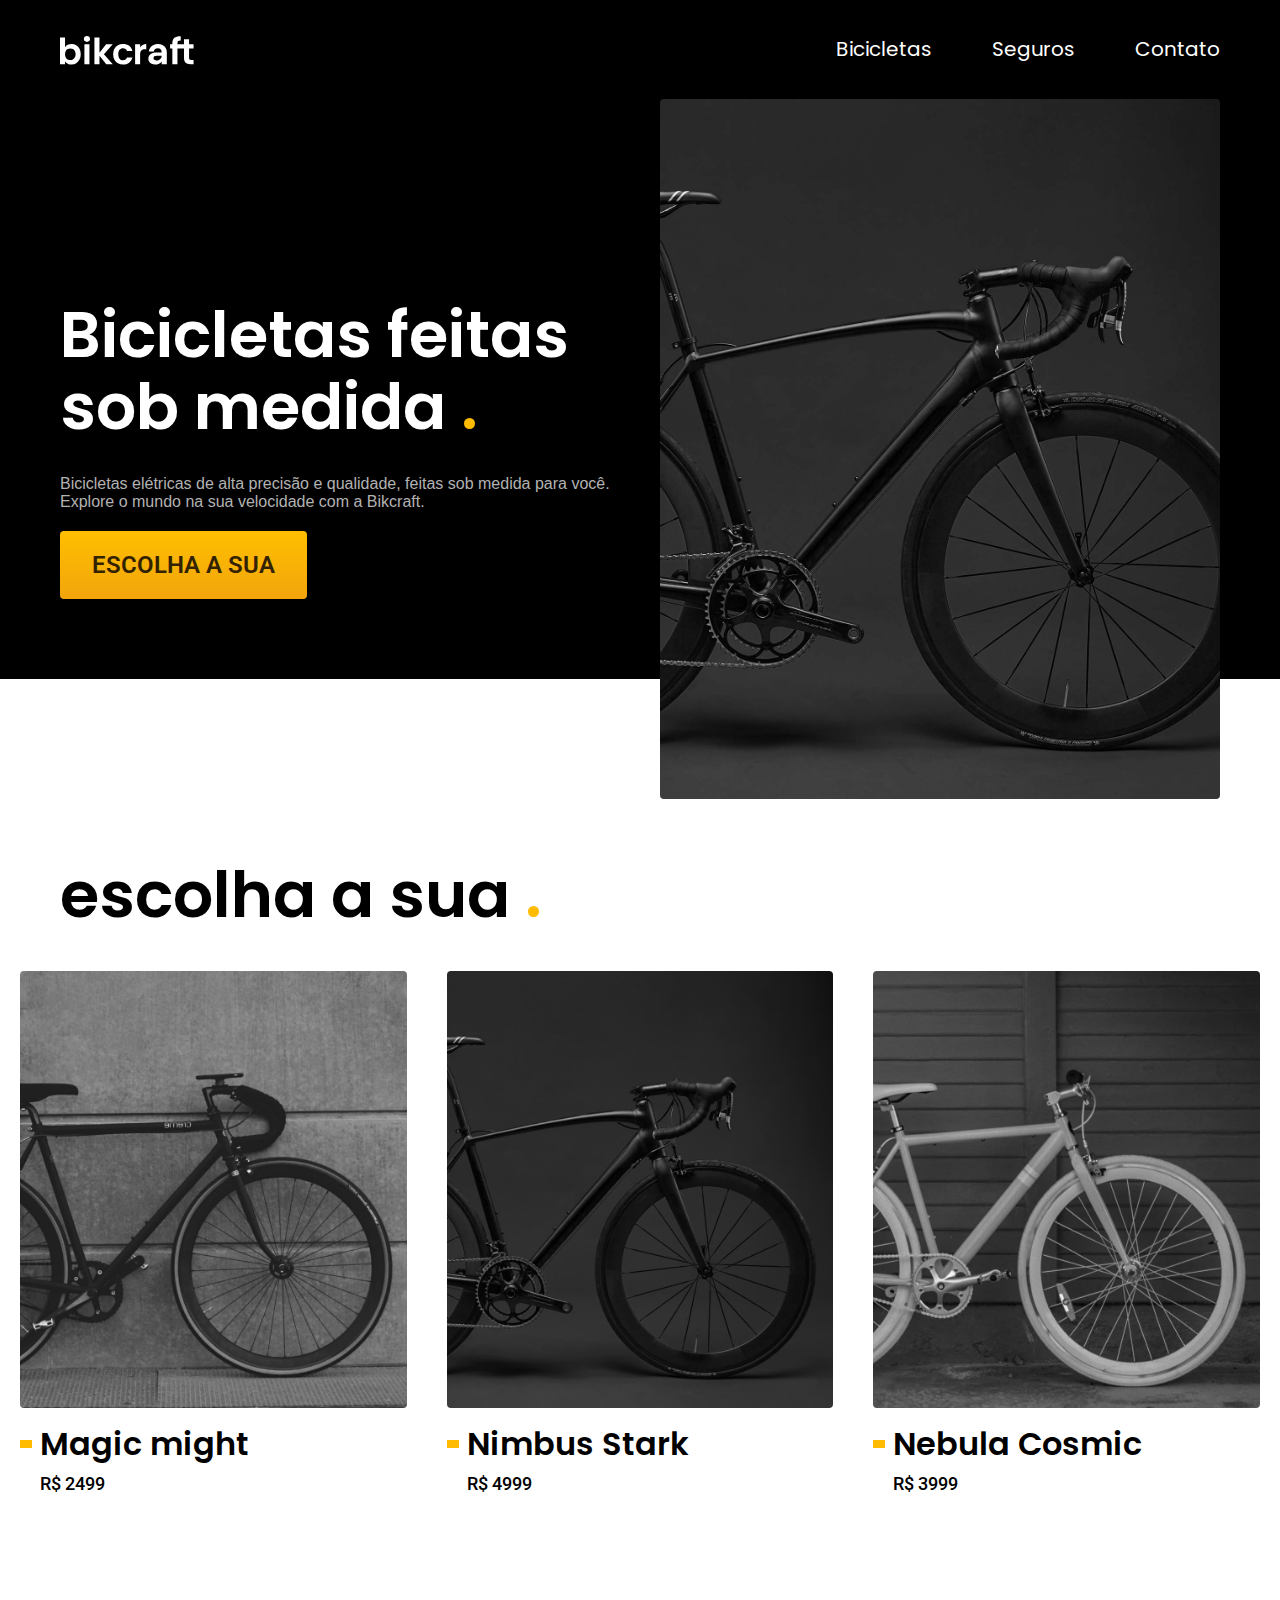
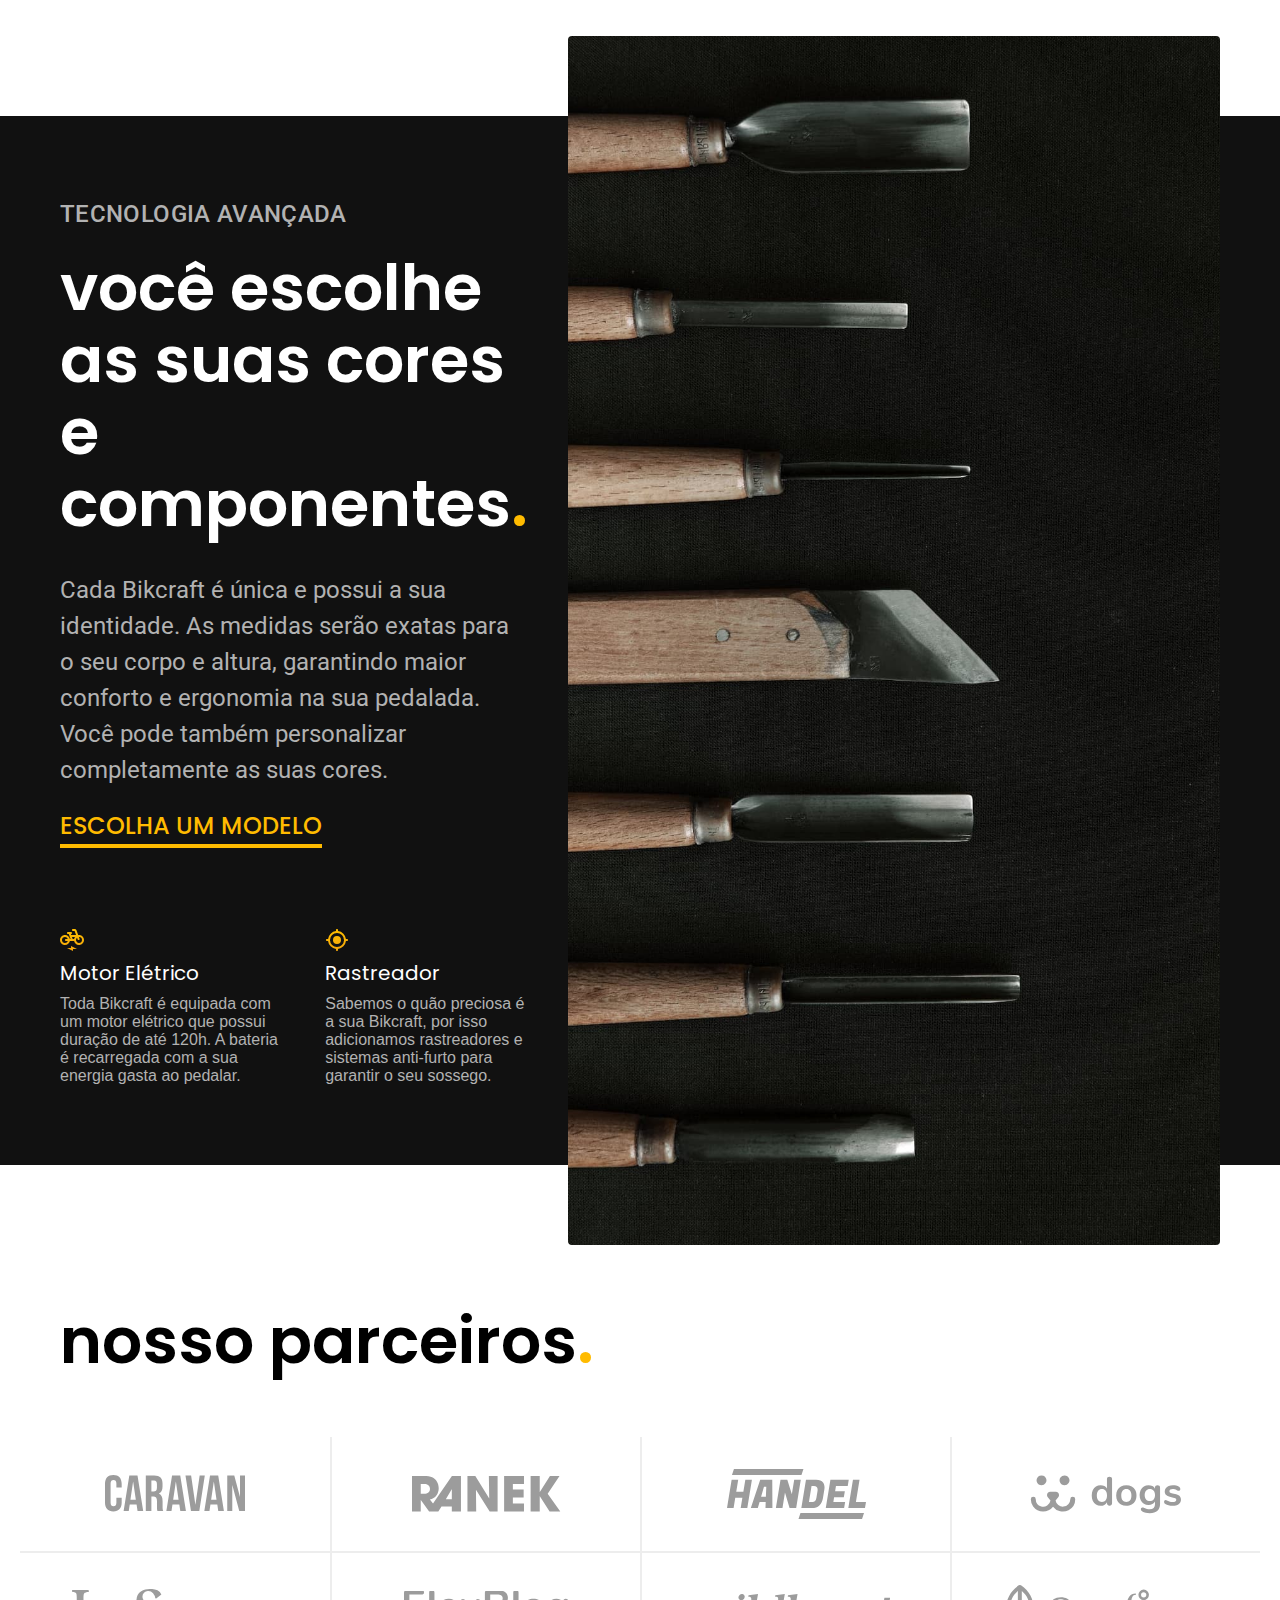
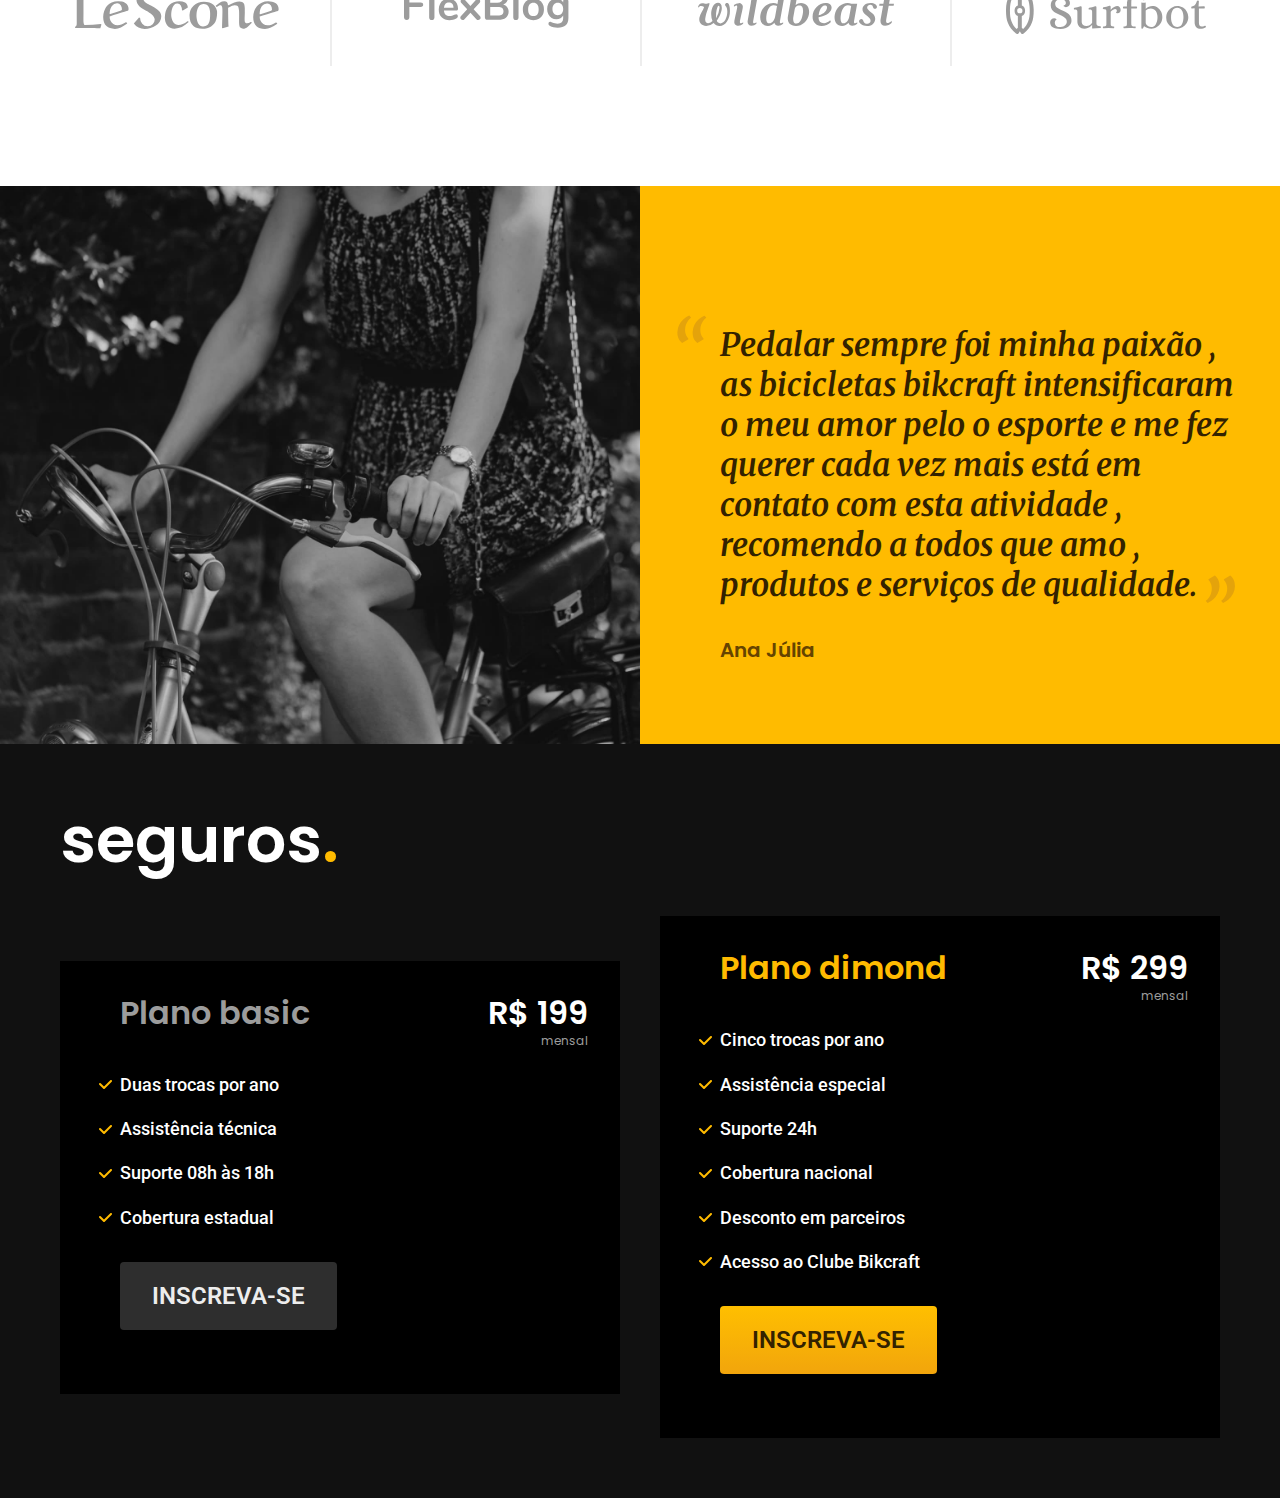
==== commit 0278d392: "alteracao" ====
--- a/index.html
+++ b/index.html
@@ -118,7 +118,7 @@
         </div>
         <div class="depoimento-conteudo">
             <blockquote class="font-1-xl cor-p5">
-                <p>Pedalar sempre foi a minha paixão, o que o pessoal da Bikcraft fez foi intensificar o meu amor por esta atividade. Recomendo à todos que amo.</p>
+                <p>Pedalar sempre foi minha paixão , as bicicletas bikcraft intensificaram o meu amor pelo  o esporte e me fez querer cada vez mais está em contato com esta atividade , recomendo a todos que amo , produtos e serviços de qualidade.</p>
             </blockquote>
             <span class="font-1-m-b cor-p4">Ana Júlia</span>
         </div>
@@ -128,7 +128,7 @@
         <div class="seguros container">
             <h2 class="font-1-xxl cor-0">seguros<span class="cor-p1">.</span></h2>
             <div class="seguros-itens">
-                <h3 class="font-1-xl cor-6">PRATA</h3>
+                <h3 class="font-1-xl cor-6">Plano basic</h3>
                 <span class="font-1-xl cor-0">R$ 199 <span class="font-1-xs cor-6">mensal</span></span>
                 <ul class="font-2-m cor-0">
                     <li>Duas trocas por ano</li>
@@ -140,7 +140,7 @@
             </div>
 
             <div class="seguros-itens">
-                <h3 class="font-1-xl cor-p1">OURO</h3>
+                <h3 class="font-1-xl cor-p1">Plano dimond</h3>
                 <span class="font-1-xl cor-0">R$ 299 <span class="font-1-xs cor-6">mensal</span></span>
                 <ul class="font-2-m cor-0">
                     <li>Cinco trocas por ano</li>
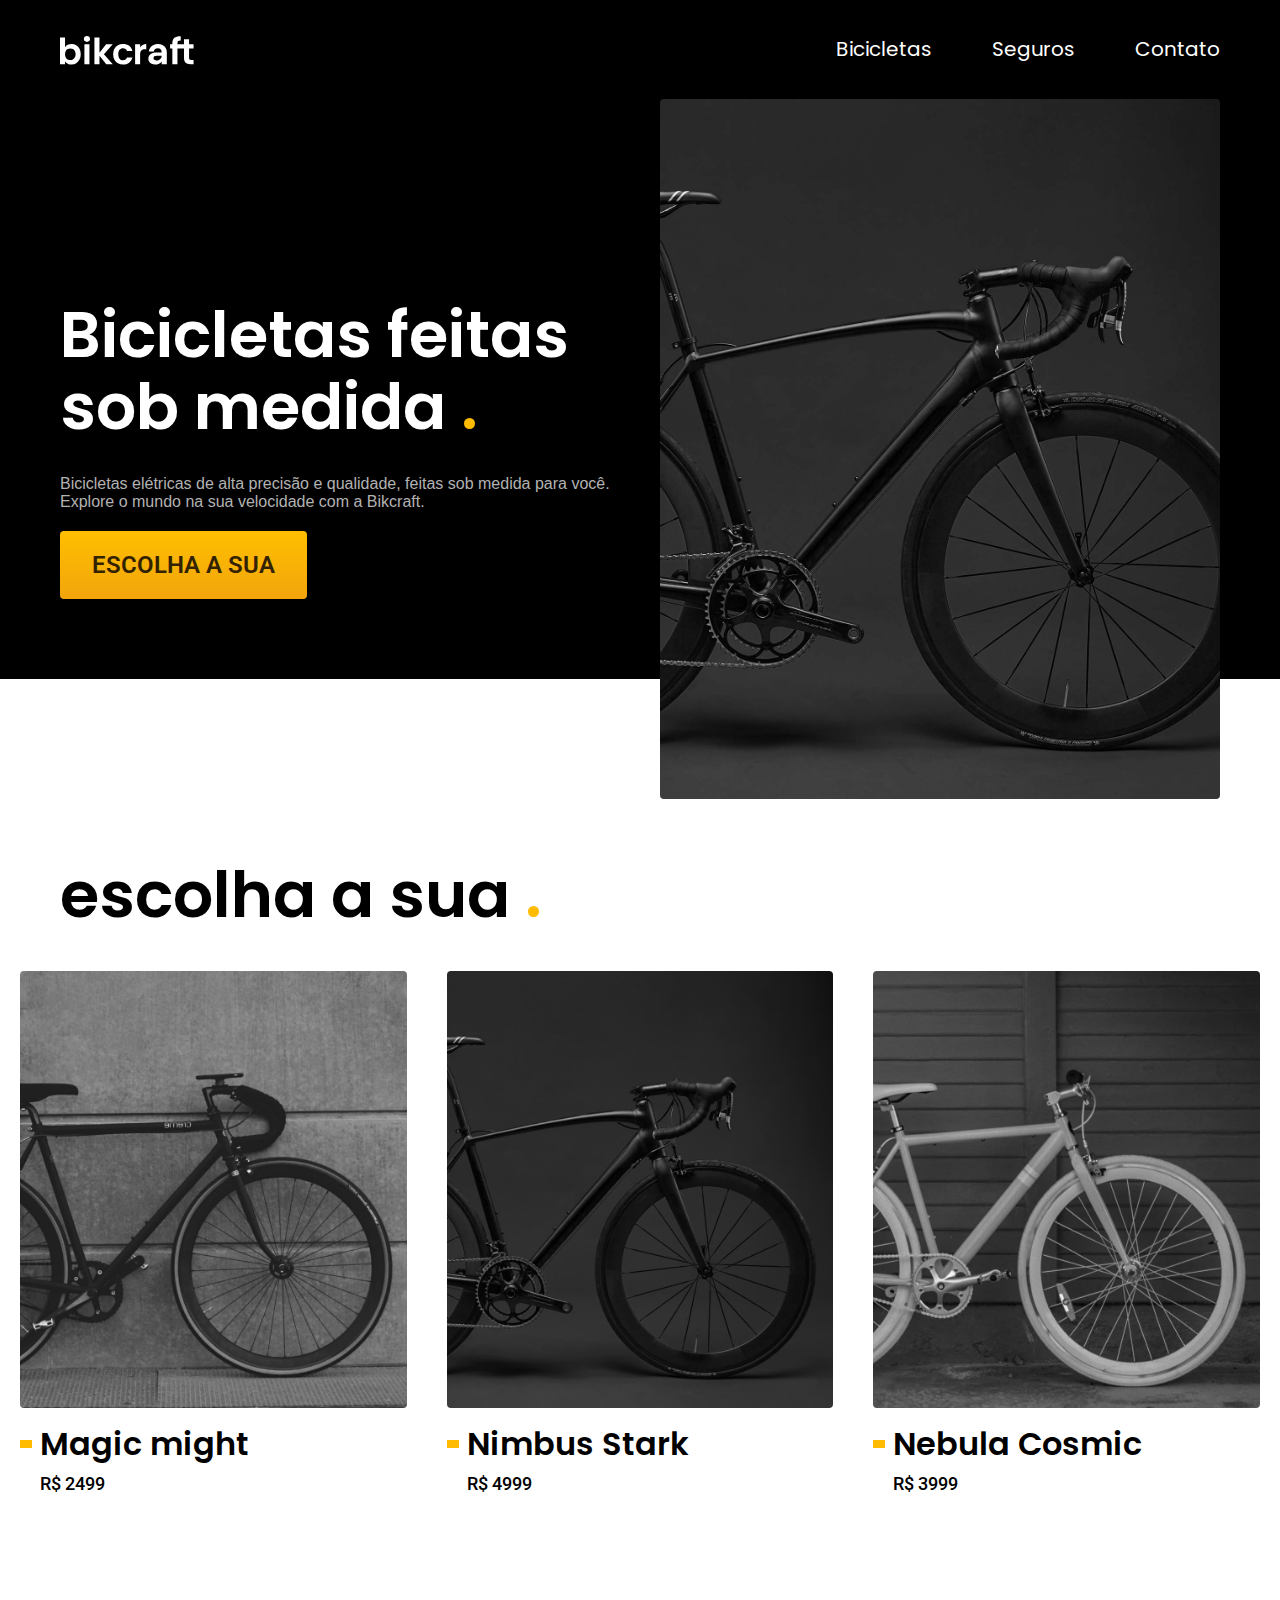
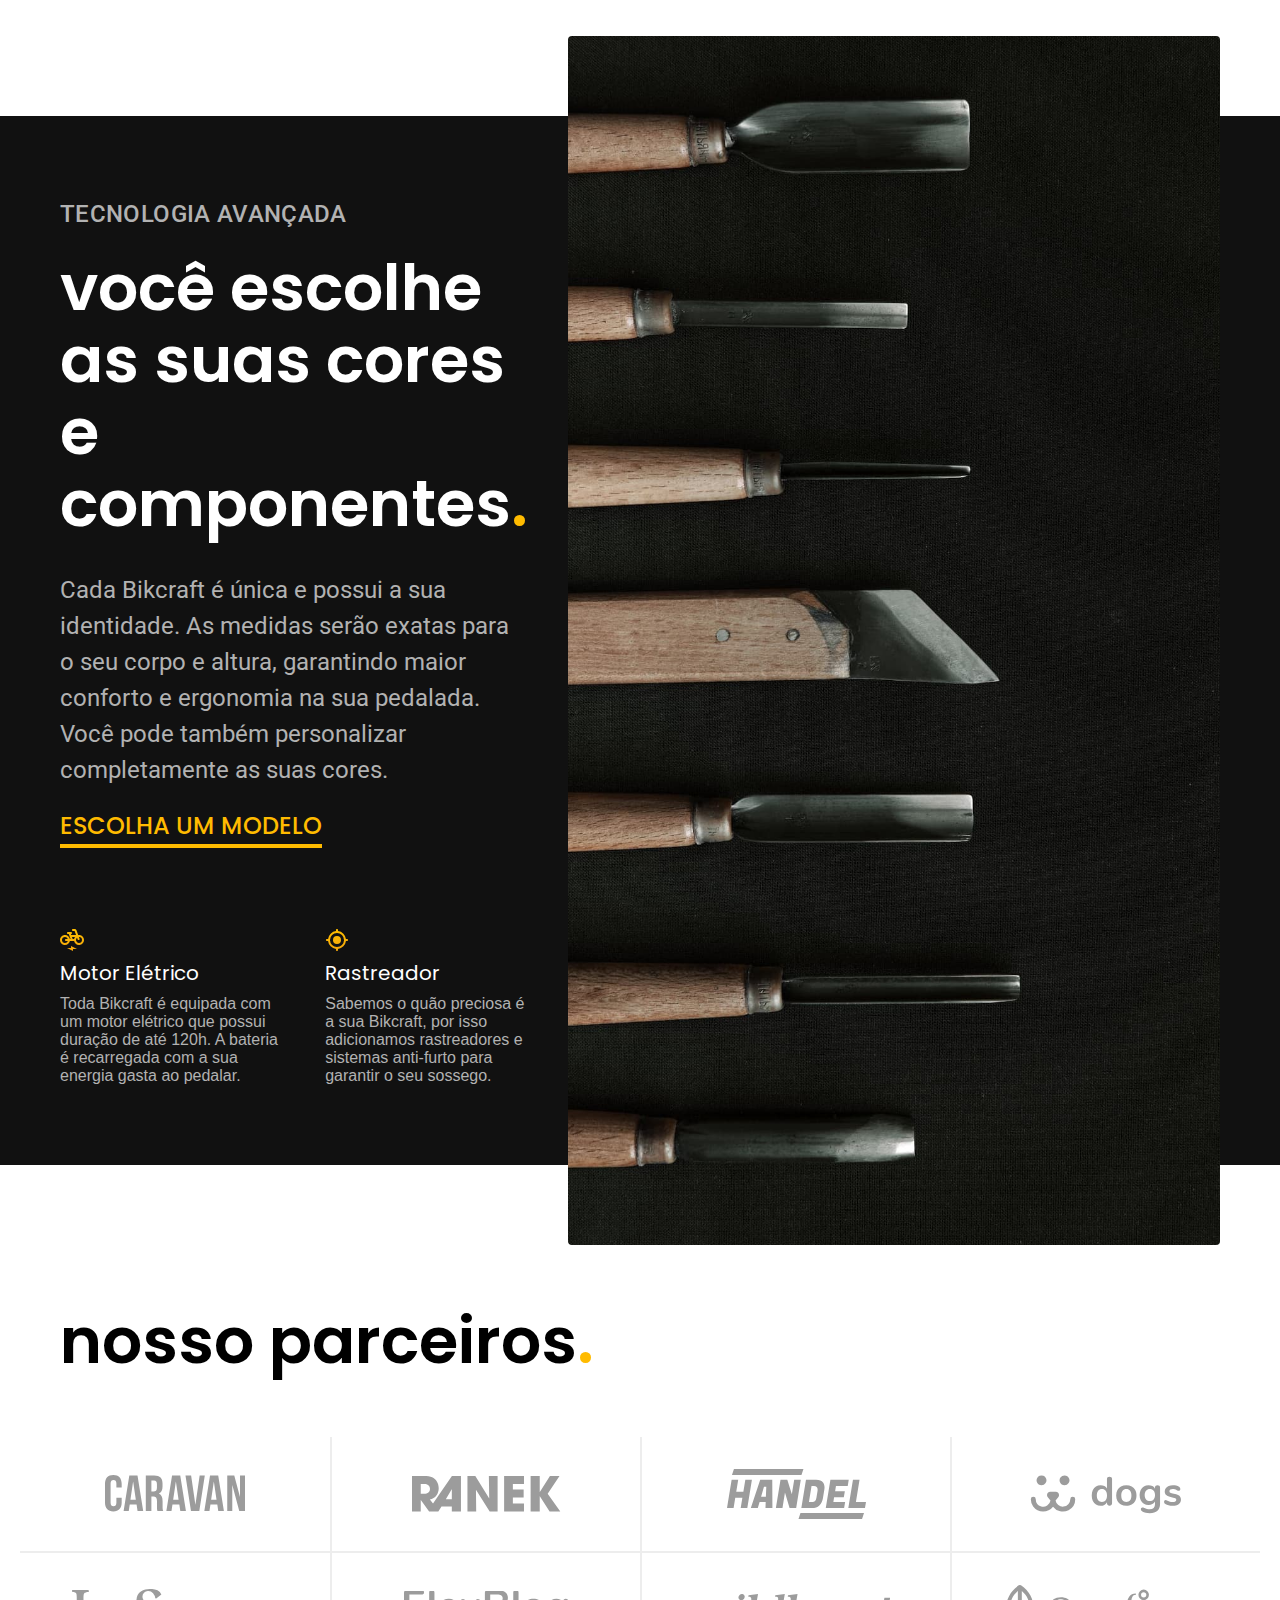
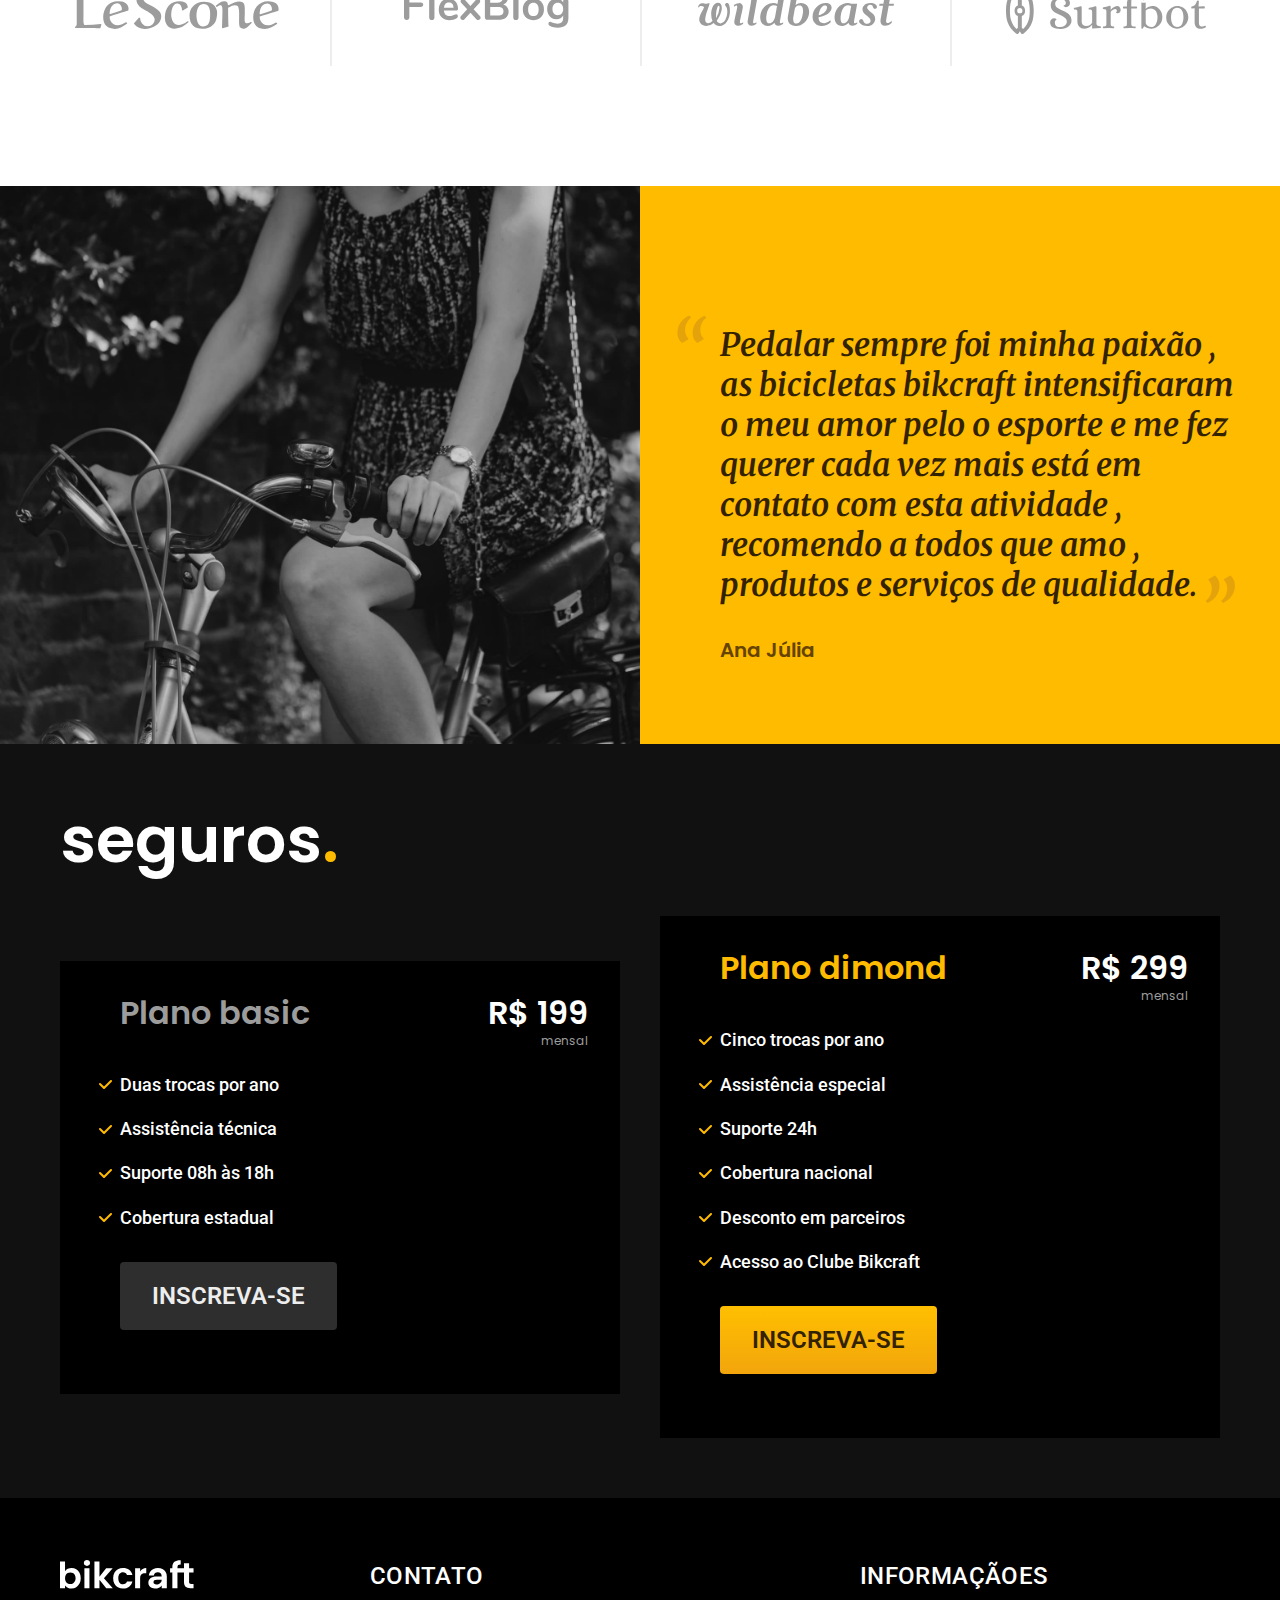
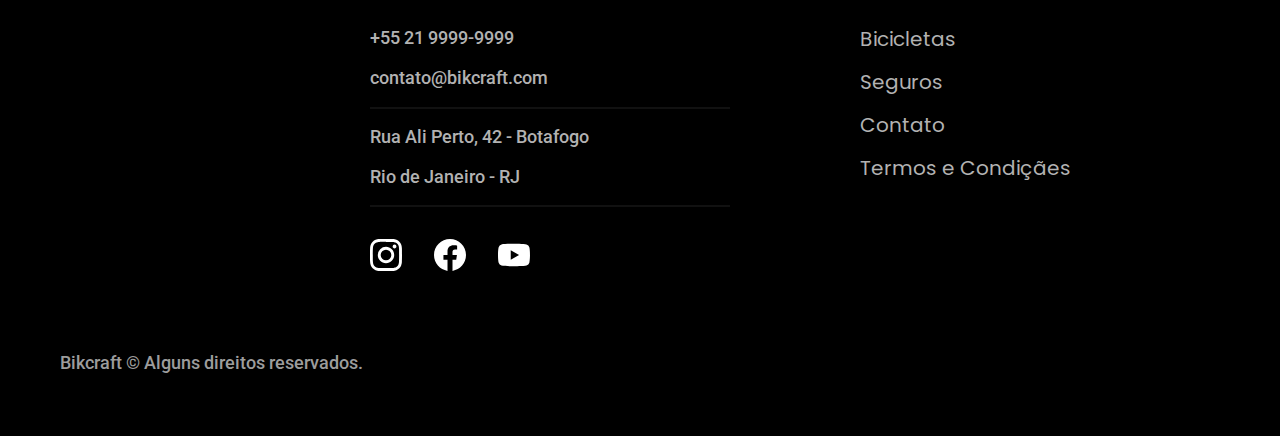
==== commit fcc7f596: "footer" ====
--- a/index.html
+++ b/index.html
@@ -154,5 +154,44 @@
             </div>
         </div>
       </article>
+
+      <footer class="footer-bg">
+        <div class="footer container">
+            <img src="img/bikcraft.svg" alt="Bikcraft">
+            <div class="footer-contato">
+                <h3 class="font-2-l-b cor-0">Contato</h3>
+                <ul class="font-2-m cor-5">
+                    <li><a href="tel:+552199999999">+55 21 9999-9999</a></li>
+                    <li><a href="mailto:contato@bikcraft.com">contato@bikcraft.com</a></li>
+                    <li>Rua Ali Perto, 42 - Botafogo</li>
+                    <li>Rio de Janeiro - RJ</li>
+                </ul>
+                <div class="footer-redes">
+                    <a href="">
+                        <img src="img/redes/instagram.svg" alt="Instagram">
+                    </a>
+                    <a href="">
+                        <img src="img/redes/facebook.svg" alt="Facebook">
+                    </a>
+                    <a href="">
+                        <img src="img/redes/youtube.svg" alt="Youtube">
+                    </a>
+                </div>   
+            </div>
+            <div class="footer-informacoes">
+                <h3 class="font-2-l-b cor-0">Informaçãoes</h3>
+                <nav>
+                    <ul class="font-1-m cor-5">
+                        <li><a href="./bicicletas.html">Bicicletas</a></li>
+                        <li><a href="./seguros.html">Seguros</a></li>
+                        <li><a href="./contato.html">Contato</a></li>
+                        <li><a href="./termos.html">Termos e Condiçães </a></li>
+
+                    </ul>
+                </nav>
+            </div>
+            <p class="footer-copy font-2-m cor-6">Bikcraft © Alguns direitos reservados.</p>
+        </div>
+      </footer>
 </body>
 </html>--- a/CSS/style.css
+++ b/CSS/style.css
@@ -4,6 +4,8 @@
 
 
 @import "./global/header.css";
+@import "./global/footer.css";
+
 
 /* Utilidades */
 @import "utilidades/componentes.css";
